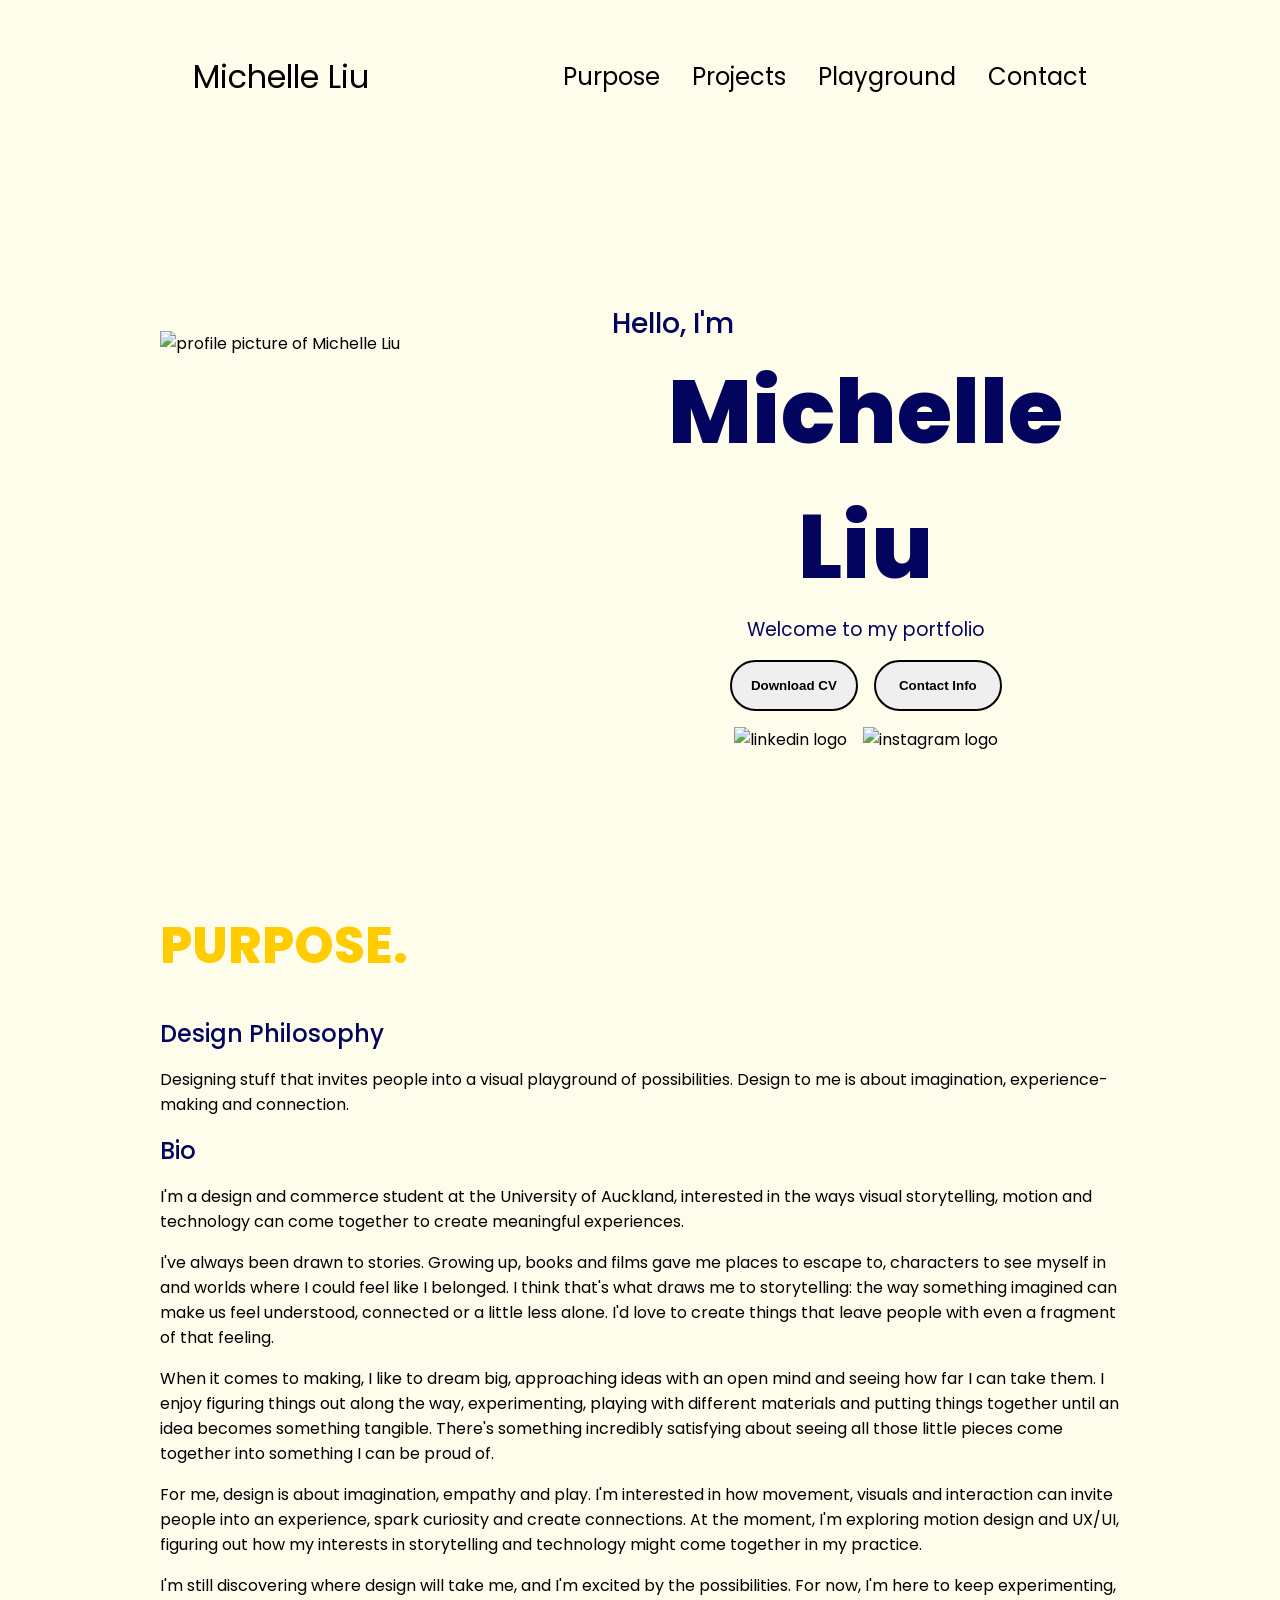
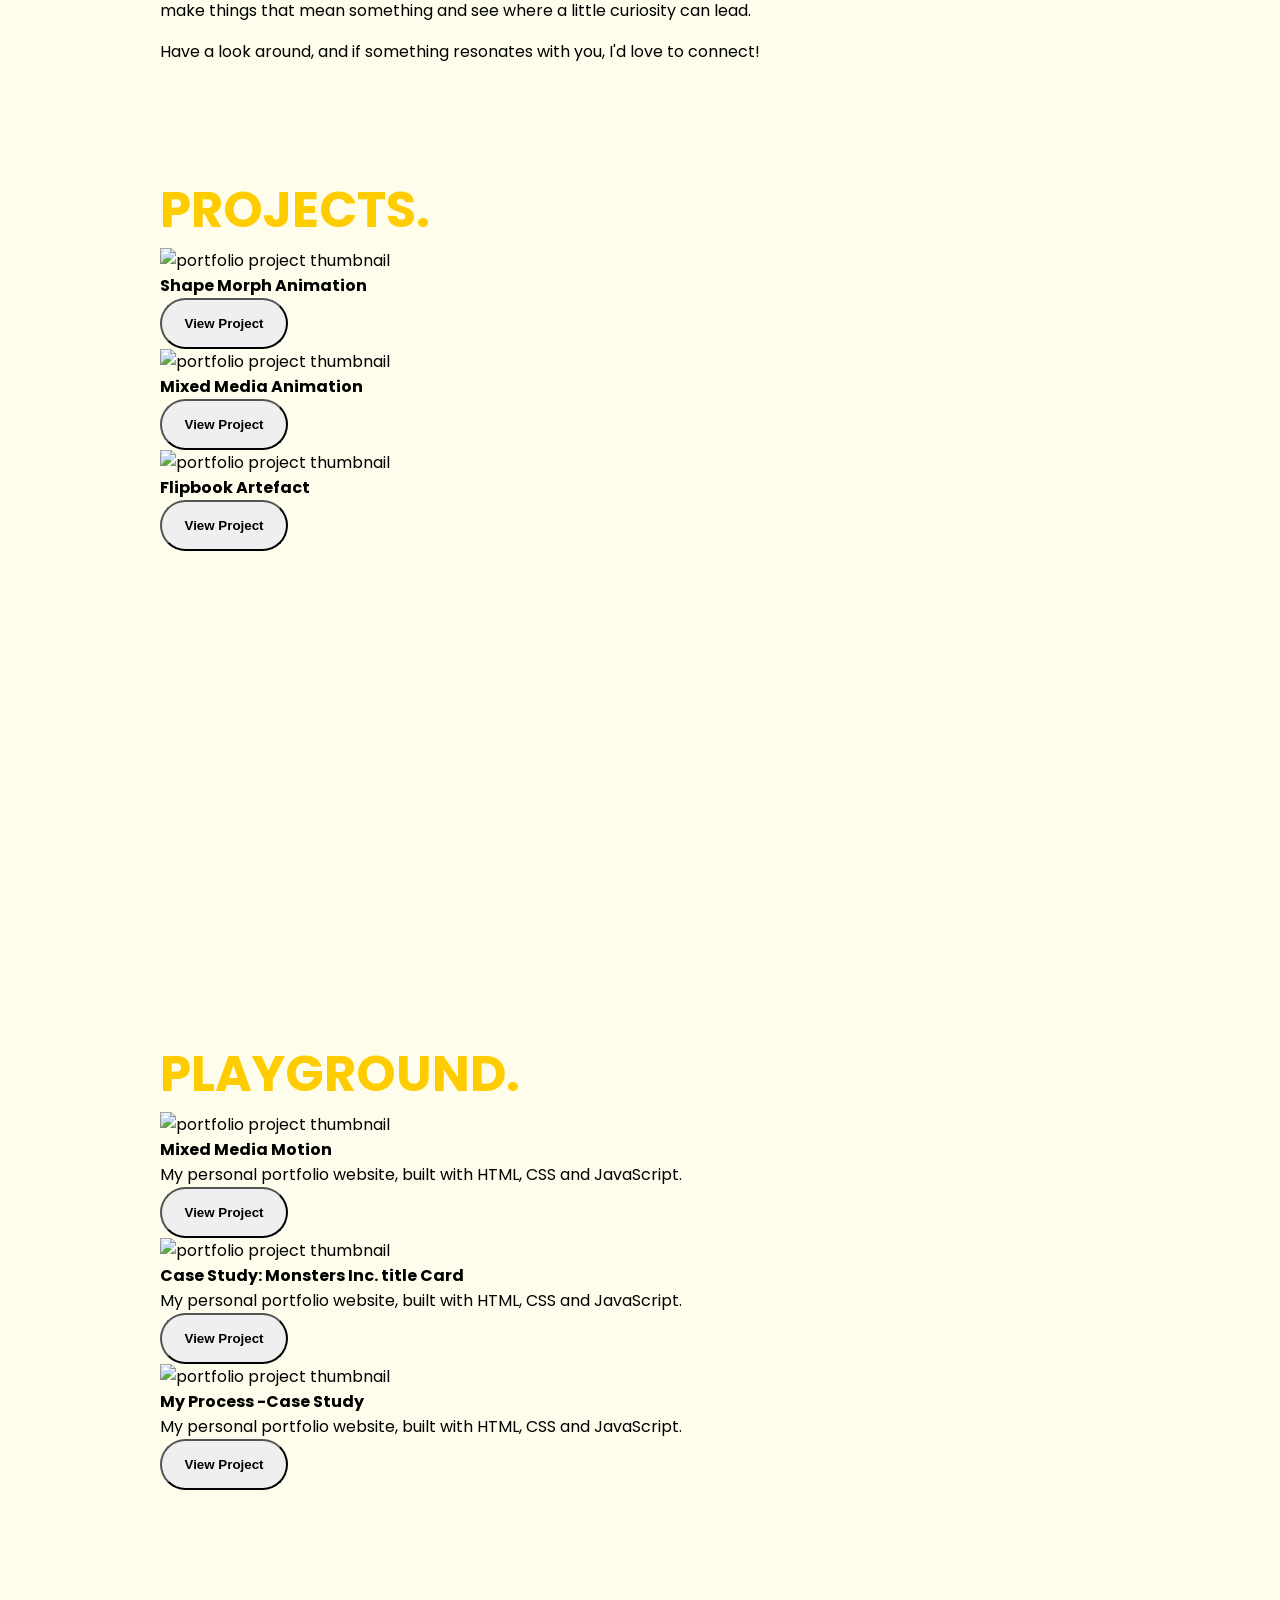
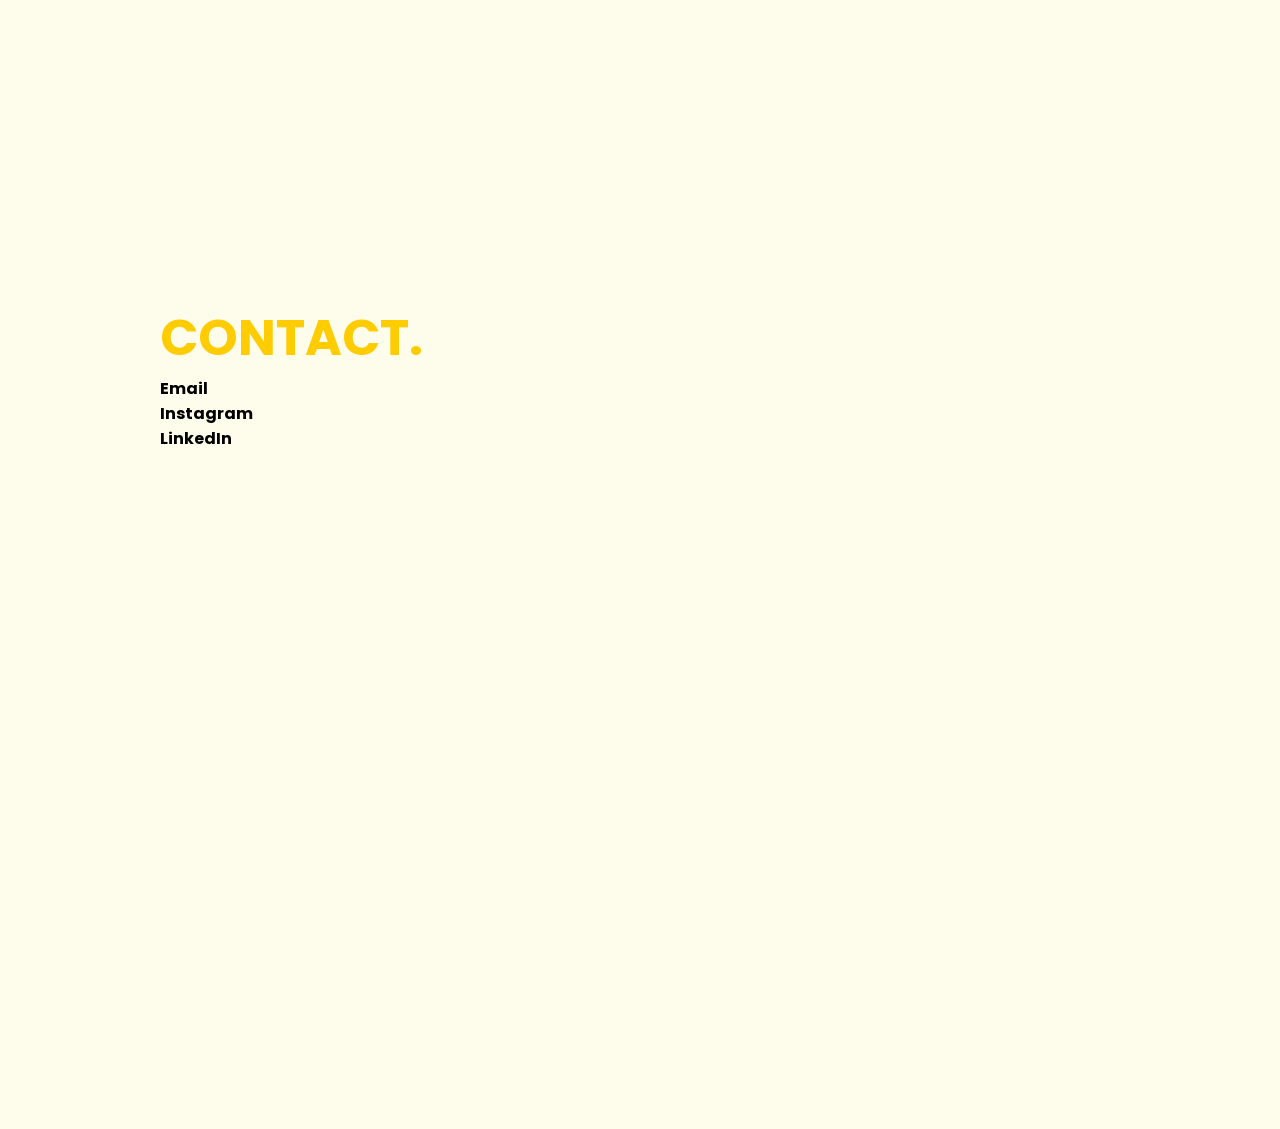
==== index.html @ 0048d4f6 "added projects page" ====
<!DOCTYPE html>
<html lang="en">

  <head>
    <meta charset="utf-8"/>
    <meta name="viewport" content="width=device-width, initial-scale=1"/>
    <meta name="description" content="Michelle Liu's Design Portfolio"/>
    <title>Michelle Liu | Portfolio</title>
    <link rel="icon" href="images/favicon-32x32.png" type="image/png" sizes = "32x32"/>
    <link rel="icon" href="images/favicon-16x16.png" type="image/png" sizes = "16x16"/>
    <link rel="preconnect" href="https://fonts.googleapis.com">
    <link rel="preconnect" href="https://fonts.gstatic.com" crossorigin>
    <link href="https://fonts.googleapis.com/css2?family=Poppins:ital,wght@0,100;0,200;0,300;0,400;0,500;0,600;0,700;0,800;0,900;1,100;1,200;1,300;1,400;1,500;1,600;1,700;1,800;1,900&display=swap" rel="stylesheet">
    <link rel="stylesheet" href="style.css">
    <link rel="stylesheet" href="mediaqueries.css">
  </head>
  <body>
      <nav id="desktop-nav">
        <div class = "logo"> Michelle Liu</div>
        <div>
          <ul class="nav-links">
            <li><a href="#about">Purpose</a></li>
            <li><a href="#projects">Projects</a></li>
            <li><a href="#playground">Playground</a></li>
            <li><a href="#contact">Contact</a></li>
          </ul>
        </div>
      </nav>
      <nav id="hamburger-nav">
        <div class = "logo"> Michelle Liu</div>
        <div class = "hamburger-menu">
          <div class = "hamburger-icon" onclick="toggleMenu()">
            <span></span>
            <span></span>
            <span></span>
          </div>
          <div class="menu-links">
            <li><a href="#about" onclick="toggleMenu()">About</a></li>
            <li><a href="#projects" onclick="toggleMenu()">Projects</a></li>
            <li><a href="#playground" onclick="toggleMenu()">Playground</a></li>
            <li><a href="#contact" onclick="toggleMenu()">Contact</a></li>
          </div>
        </div>
      </nav>

      <section id ="hero">
        <div class="hero-container">
          <img src="images/michelleliuprofilephoto.jpg" alt="profile picture of Michelle Liu"/>
        </div>
        <div class = "hero-text">
          <h2>Hello, I'm</h2> 
          <h1 class="hero-h1"> Michelle Liu </h1>
          <h3>Welcome to my portfolio</h3>

          <div class = "hero-buttons">
          <button class="btn cv-button" onclick="window.open('documents/michelleliuCV copy.pdf')">Download CV</button>
          <button class="btn contact-button" onclick="window.location.href='#contact'">Contact Info</button>
          </div>

          <div class = "hero-socials">
          <img src="images/InBug-Black.png" alt="linkedin logo" class ="icon"
            onclick = "location.href='https://www.linkedin.com/in/michelleliudesigns/'" />
          <img src="images/Instagram_Glyph_Black.png" alt="instagram logo" class ="icon"
            onclick = "location.href='https://www.instagram.com/michelleliudesigns/'" />
          </div>
        </div>
      </section>

      <section id="about"> 
        <h2>PURPOSE.</h2>
        <div class="purpose-section">
          <div class="about-text"> 
            <h3> Design Philosophy</h3>
            <p>Designing stuff that invites people into a visual playground of possibilities. Design to me is about imagination, experience-making and connection.</p>
            <h3>Bio</h3>
            <p>I'm a design and commerce student at the University of Auckland, interested in the ways visual storytelling, motion and technology can come together to create meaningful experiences.
            <p>I've always been drawn to stories. Growing up, books and films gave me places to escape to, characters to see myself in and worlds where I could feel like I belonged. I think that's what draws me to storytelling: the way something imagined can make us feel understood, connected or a little less alone. I'd love to create things that leave people with even a fragment of that feeling.</p>
            <p>When it comes to making, I like to dream big, approaching ideas with an open mind and seeing how far I can take them. I enjoy figuring things out along the way, experimenting, playing with different materials and putting things together until an idea becomes something tangible. There's something incredibly satisfying about seeing all those little pieces come together into something I can be proud of.</p>
            <p>For me, design is about imagination, empathy and play. I'm interested in how movement, visuals and interaction can invite people into an experience, spark curiosity and create connections. At the moment, I'm exploring motion design and UX/UI, figuring out how my interests in storytelling and technology might come together in my practice.</p>
            <p>I'm still discovering where design will take me, and I'm excited by the possibilities. For now, I'm here to keep experimenting, make things that mean something and see where a little curiosity can lead.</p>
            <p>Have a look around, and if something resonates with you, I'd love to connect!</p>
          </div>
      </div>
        
      </section>

      <section id="projects">
        <h2>PROJECTS.</h2>
        <div class="common-container">
          <div class="project-card">
            <img src="images/portfolio-projects.png" alt="portfolio project thumbnail"/>
            <h4>Shape Morph Animation</h4>
            <button class="btn" onclick = "location.href='projects.html'">View Project</button>
          </div>
          <div class="project-card">
            <img src="images/portfolio-projects.png" alt="portfolio project thumbnail"/>
            <h4>Mixed Media Animation</h4>
            <button class="btn" onclick = "location.href='projects.html'">View Project</button>
          </div>
          <div class="project-card">
            <img src="images/portfolio-projects.png" alt="portfolio project thumbnail"/>
            <h4>Flipbook Artefact</h4>
            <button class="btn" onclick = "location.href='projects.html'">View Project</button>
          </div>
        </div>
      </section>

      <section id="playground">
        <h2>PLAYGROUND.</h2>
        <div class="common-container">
          <div class="project-card">
            <img src="images/portfolio-projects.png" alt="portfolio project thumbnail"/>
            <h4>Mixed Media Motion</h4>
            <p>My personal portfolio website, built with HTML, CSS and JavaScript. </p>
            <button class="btn" onclick = "location.href='projects/portfolio.html'">View Project</button>
          </div>
          <div class="project-card">
            <img src="images/portfolio-projects.png" alt="portfolio project thumbnail"/>
            <h4>Case Study: Monsters Inc. title Card</h4>
            <p>My personal portfolio website, built with HTML, CSS and JavaScript. </p>
            <button class="btn" onclick = "location.href='projects/portfolio.html'">View Project</button>
          </div>
          <div class="project-card">
            <img src="images/portfolio-projects.png" alt="portfolio project thumbnail"/>
            <h4>My Process -Case Study</h4>
            <p>My personal portfolio website, built with HTML, CSS and JavaScript. </p>
            <button class="btn" onclick = "location.href='projects/portfolio.html'">View Project</button>
          </div>
        </div>
      </section>
      <section id="contact">
        <h2>CONTACT.</h2>
        <div class="common-container">
          <div class="contact-card">
            <h4>Email</h4>
            <h4>Instagram</h4>
            <h4>LinkedIn</h4>
          </div>
        </div>
      </section>
      <script src="script.js"></script>
  </body>
  <footer>
  </footer>

</html>
---- style.css ----
/* ------------------GENERAL -------------------*/
* {
  margin:0;
  padding:0;
}
html {
  scroll-behavior: smooth;
}

body {
	background-color:#FEFCEA;
  font-family:"Poppins", sans-serif;
}

h1{
  font-family:"Poppins", sans-serif;
	color: #03045E;
  margin: 0;
}

h2 {
  font-family:"Poppins", sans-serif;
  color: #FFCC00;
  margin: 0;
  text-align: left;
  font-size: 50px;
}

/* ----------------------DESKTOP NAV------------------------- */
nav,.nav-links {
  display:flex;
}
nav {
  justify-content: space-evenly;
  align-items: center;
  height: 17vh;

}
.nav-links {
  gap:2rem;
  list-style: none;
  font-size: 1.5rem;
}

a {
  color: black;
  text-decoration: none;
  text-decoration-color:white;
}

a:hover {
  color: #FFCC00;
  text-decoration: underline;
  text-underline-offset:1rem;
}
.logo {
  font-size:2rem;
}
.logo:hover {
  cursor: default;
}


/* ----------------------HAMBURGER NAV----------------------*/
#hamburger-nav {
  display: none;
}

.hamburger-menu {
  position: relative;
  display: inline-block;
}
.hamburger-icon {
  display: flex;
  flex-direction: column;
  justify-content: space-between;
  height: 24px;
  width: 30px;
  cursor: pointer;
}

.hamburger-icon span {
  height: 2px;
  width: 100%;
  background-color: #03045E;
  transition: all 0.3s ease-in-out;
}
.menu-links {
  position: absolute;
  top: 100%;
  right: 0;
  background-color: white;
  width: fit-content;
  max-height: 0;
  overflow: hidden;
  transition: all 0.3s ease-in-out;
}
.menu-links a {
  display: block;
  padding: 10px;
  text-align: center;
  font-size: 1.5rem;
  color:black;
  text-decoration: none;
  transition: all 0.3s ease-in-out;
}
.menu-links li {
  list-style: none;
}

.menu-links.open {
  max-height: 300px;
}

.hamburger-icon.open span:first-child {
  transform: rotate(45deg) translate(10px, 5px);
}

.hamburger-icon.open span:nth-child(2) {
  opacity: 0;
}

.hamburger-icon.open span:last-child {
  transform: rotate(-45deg) translate(10px,-5px);
}

.hamburger-icon span:first-child {
  transform: none;
}

.hamburger-icon span:first-child {
   opacity: 1;
}

.hamburger-icon span:first-child {
  transform: none;
}

/*---------------------- SECTIONS ---------------------- */

section {
  padding-top: 4vh;
  height: 96vh;
  margin: 0 10rem;
  box-sizing: border-box;
  min-height: fit-content;
}

.section-container {
  display: flex;
}

/* ------------------------HERO------------------------*/

#hero {
  text-align: center;
  display: flex;
  justify-content: center;
  gap: 5rem;
  height: 80vh;
}
.hero-container {
  display: flex;
  width: 400px;
  height: 400px;
  margin: auto 0;
}
.hero-text {
  align-self: center;
  text-align: center;
}
#hero h1 {
  font-size: 90px;
  text-align: center;
  color:#03045E;
  font-weight: 800;
}
#hero h2{
  text-align: left;
  font-size: 1.75rem;
  color:#03045E;
   font-weight: 500;
}

#hero h3{
  margin-bottom: 1rem;
  font-family:"Poppins", sans-serif;
  font-weight: 400;
  font-style: normal;
  color:#03045E;
}

.hero-socials {
  display: flex;
  justify-content: center;
  margin-top: 1rem;
  gap: 1rem;
}

/* ----------------ICONS-------------------- */
.icon {
  cursor: pointer;
  height: 2rem;
}

/* ----------------BUTTONS-------------------- */
.hero-buttons {
  display: flex;
  justify-content: center;
  gap: 1rem;
}
.btn {
  font-weight: 600;
  transition: all 300ms ease;
  padding: 1rem;
  width: 8rem;
  border-radius: 2rem;
}

.cv-button,
.contact-button {
  border:black 2px solid;
}

.cv-button:hover,
.contact-button:hover {
  cursor: pointer;
}
.cv-button:hover {
  background-color: #FFCC00;
  color: white;
}

.contact-button:hover {
  background-color: #03045E;
  color: white;
}

/* ------------------- ABOUT -----------------------------*/

.purpose-section {
  display: flex;
  justify-content: space-between;
  gap: 2rem;
  margin-top: 1rem;
}
.about-text {
  border-radius: 10px;
  height: 100%;
  justify-content: space-evenly;
}

#about {
  text-align: center;
}
#about h2{
  color:#FFCC00;
  font-weight:800;
}

#about p {
  font-weight:400;
  margin-top: 1rem;
  text-align: left;
}

#about h3 {
  font-size: 1.5rem;
  color:#03045E;
  font-weight:500;
  margin-top: 1rem;
  text-align: left;
}


/* ------------------------PROJECTS PAGE------------------------*/

#project-overview {
  text-align: left;
  height: auto;          /* let the section grow with the long text */
  min-height: 96vh;
  padding-bottom: 4rem;
}

.project-layout {
  display: flex;
  align-items: flex-start;       /* image sits at the top */
  justify-content: flex-start;   /* everything starts on the left */
  gap: 3rem;
  margin-top: 2rem;
}

.mainprojectimage {
  flex: 0 0 40%;                 /* image takes 40% of the width */
  max-width: 450px;
  position: sticky;              /* stays in view while the text scrolls */
  top: 2rem;
}

.project-image {
  width: 100%;
  height: auto;
  display: block;
  border-radius: 10px;
}

.project-text {
  flex: 1;
  text-align: left;
}

#project-overview h3 {
  margin-bottom: 1rem;
  font-weight: 800;
  color: #03045E;
}

#project-overview p {
  margin-bottom: 1rem;
  white-space: pre-line;         /* keeps your line breaks from the HTML */
  line-height: 1.6;
}

#project-overview .hero-buttons,
#project-overview .hero-socials {
  justify-content: flex-start;   /* align buttons/icons left with the text */
}
---- mediaqueries.css ----
@media screen and (max-width: 1200px) {
    #desktop-nav {
        display: none;
    }
    #hamburger-nav {
        display: flex;
    }

@media (max-width: 800px) {
  .project-layout {
    flex-direction: column;
  }
  .mainprojectimage {
    flex: none;
    width: 100%;
    max-width: 100%;
    position: static;
  }
}
}
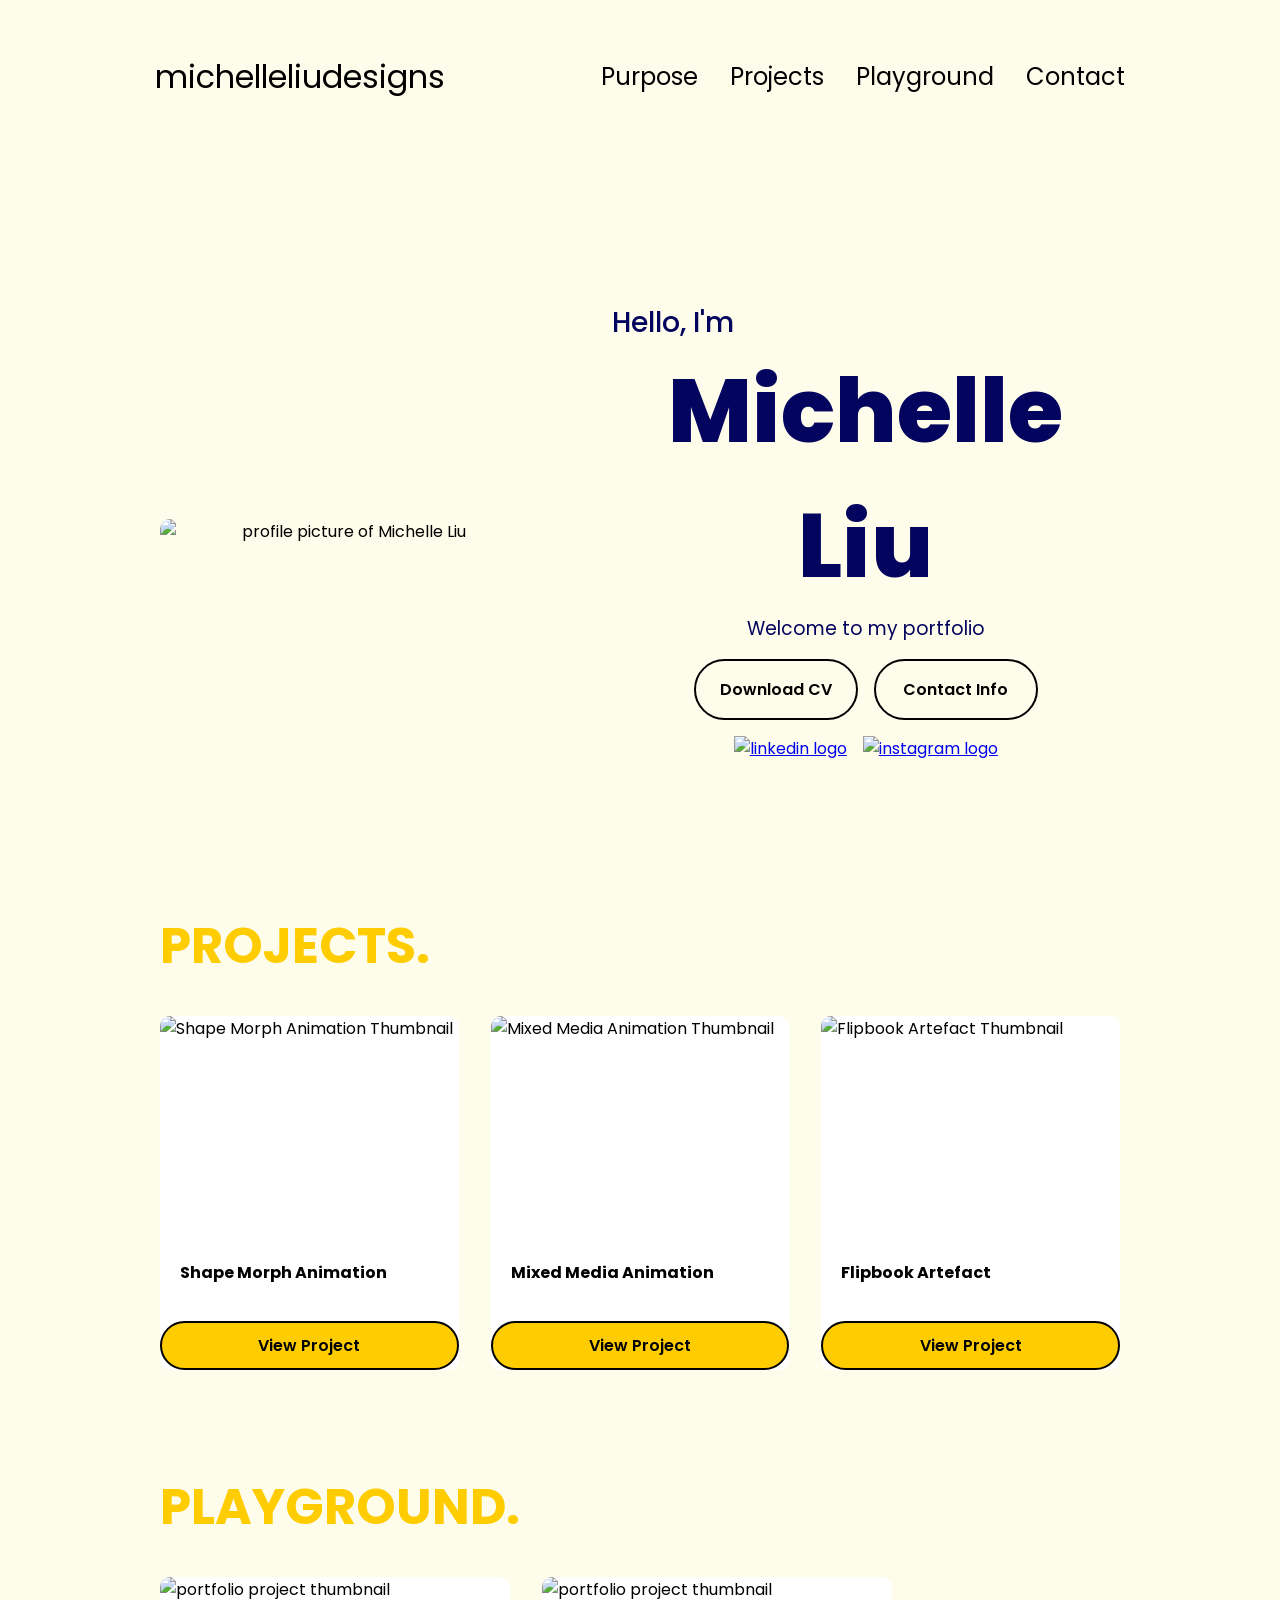
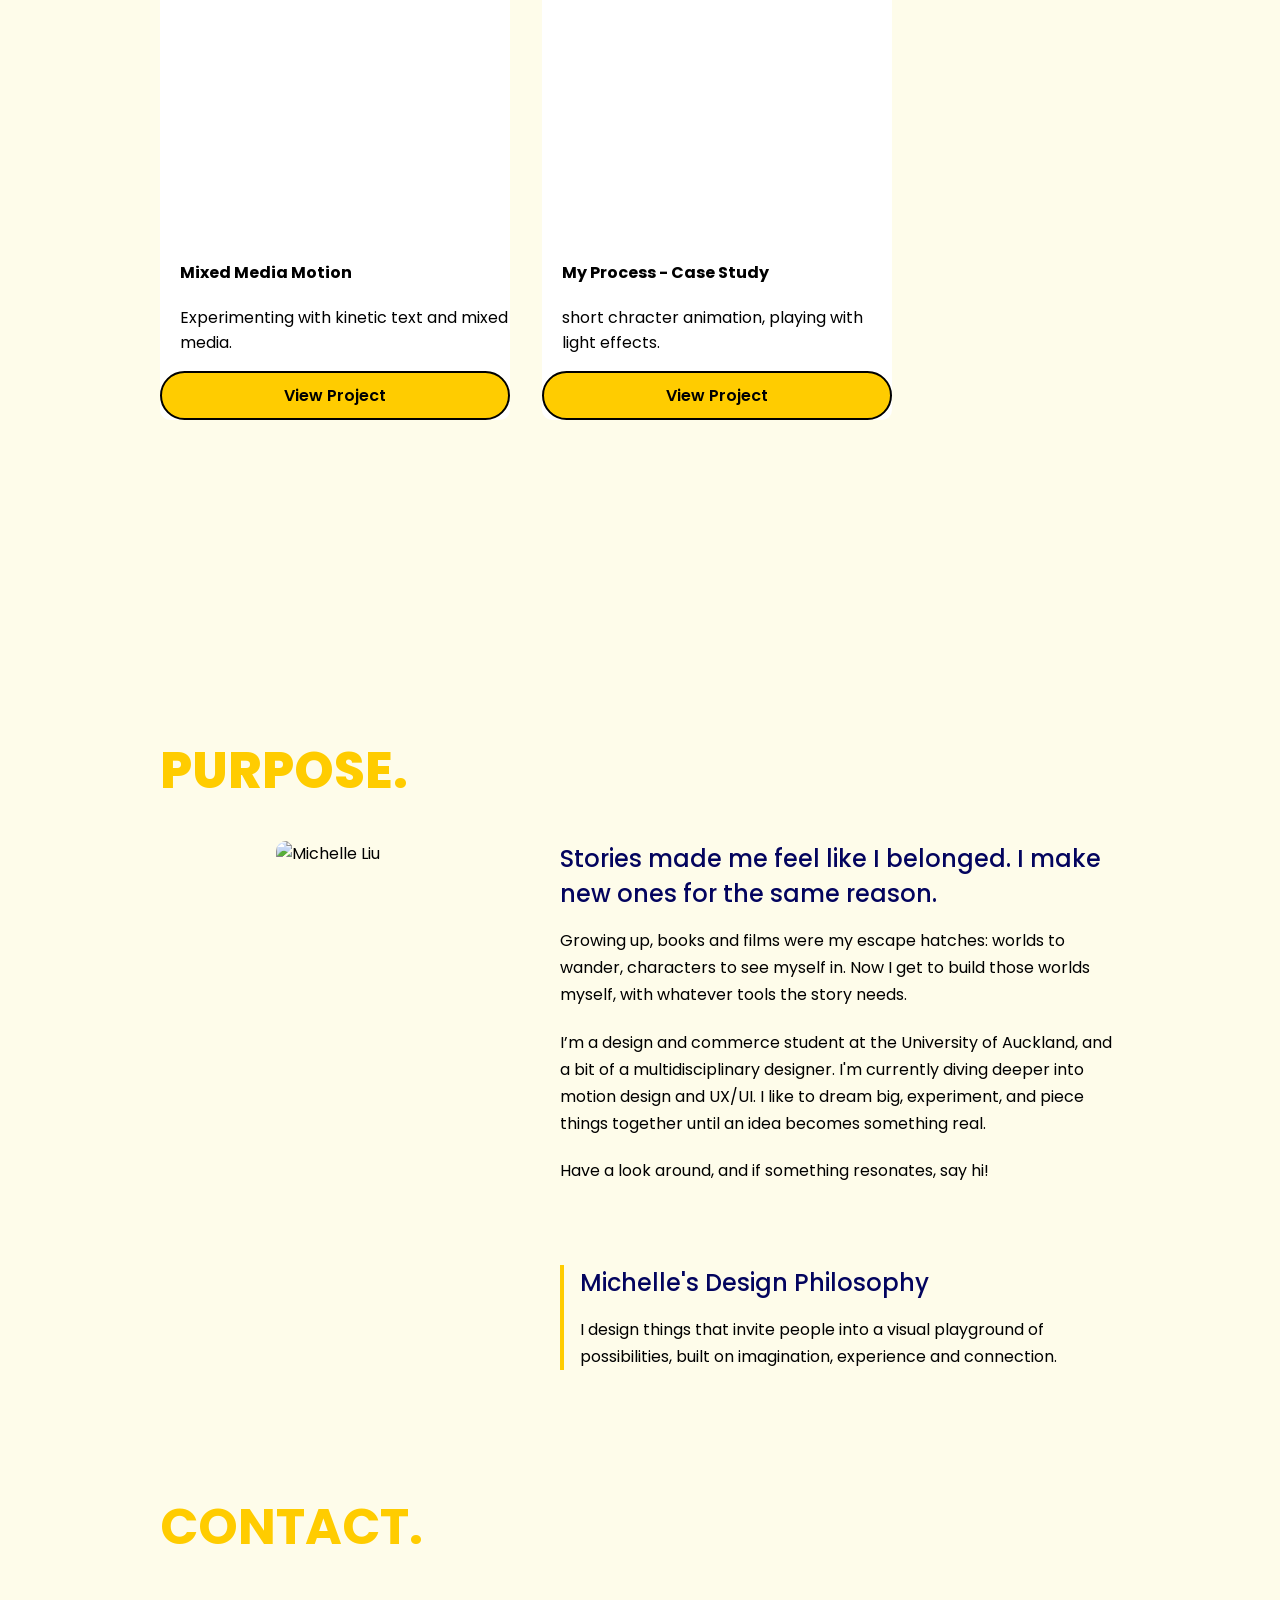
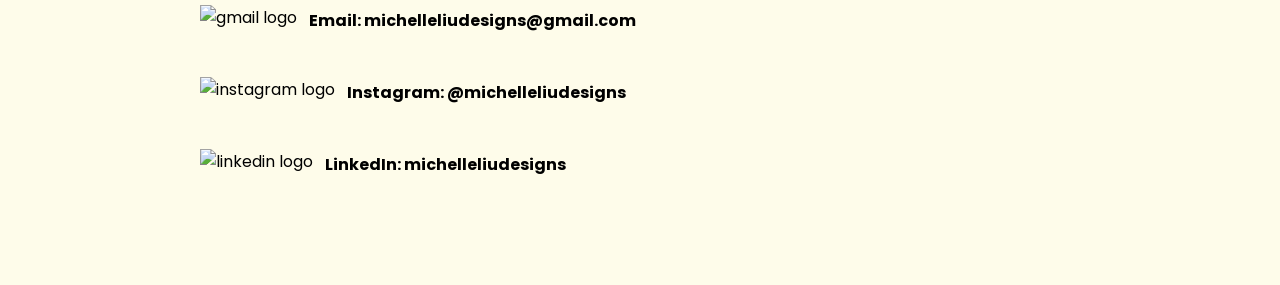
==== commit 01986e75: "updates: project page, links, project card images" ====
--- a/index.html
+++ b/index.html
@@ -16,7 +16,7 @@
   </head>
   <body>
       <nav id="desktop-nav">
-        <div class = "logo"> Michelle Liu</div>
+        <div class = "logo">michelleliudesigns</div>
         <div>
           <ul class="nav-links">
             <li><a href="#about">Purpose</a></li>
@@ -45,7 +45,7 @@
 
       <section id ="hero">
         <div class="hero-container">
-          <img src="images/michelleliuprofilephoto.jpg" alt="profile picture of Michelle Liu"/>
+          <img src="images/logo.png" alt="profile picture of Michelle Liu" class="hero-img"/>
         </div>
         <div class = "hero-text">
           <h2>Hello, I'm</h2> 
@@ -53,90 +53,101 @@
           <h3>Welcome to my portfolio</h3>
 
           <div class = "hero-buttons">
-          <button class="btn cv-button" onclick="window.open('documents/michelleliuCV copy.pdf')">Download CV</button>
-          <button class="btn contact-button" onclick="window.location.href='#contact'">Contact Info</button>
+          <a href="documents/michelleliu-cv.pdf" class="btn cv-button" target="_blank" rel="noopener">Download CV</a>
+          <a href="#contact" class="btn contact-button">Contact Info</a>
+        </div>
+
+          <div class = "hero-socials">
+            <a href="https://www.linkedin.com/in/michelleliudesigns/">
+              <img src="images/linkedin-icon.png" alt="linkedin logo" class ="icon">
+            </a>
+            <a href="https://www.instagram.com/michelleliudesigns/">
+              <img src="images/instagram-icon.png" alt="instagram logo" class ="icon">
+            </a>
           </div>
 
-          <div class = "hero-socials">
-          <img src="images/InBug-Black.png" alt="linkedin logo" class ="icon"
-            onclick = "location.href='https://www.linkedin.com/in/michelleliudesigns/'" />
-          <img src="images/Instagram_Glyph_Black.png" alt="instagram logo" class ="icon"
-            onclick = "location.href='https://www.instagram.com/michelleliudesigns/'" />
+      </section>
+
+      <section id="projects">
+        <h2>PROJECTS.</h2>
+        <div class="project-cards-container">
+          <div class="project-card">
+            <img src="images/projectcoverpages-01vid.png" alt="Shape Morph Animation Thumbnail"/>
+            <h4>Shape Morph Animation</h4>
+            <a href="projects.html" class="yellow-button">View Project</a>
+          </div>
+          <div class="project-card">
+            <img src="images/projectcoverpages-02.png" alt="Mixed Media Animation Thumbnail"/>
+            <h4>Mixed Media Animation</h4>
+            <a href="projects.html" class="yellow-button">View Project</a>
+          </div>
+          <div class="project-card">
+            <img src="images/projectcoverpages-03.png" alt="Flipbook Artefact Thumbnail"/>
+            <h4>Flipbook Artefact</h4>
+            <a href="projects.html" class="yellow-button">View Project</a>
+          </div>
+        </div>
+      </section>
+
+      <section id="playground">
+        <h2>PLAYGROUND.</h2>
+        <div class="project-cards-container">
+          <div class="project-card">
+            <img src="images/projectcoverpages-04.png" alt="portfolio project thumbnail"/>
+            <h4>Mixed Media Motion</h4>
+            <p>Experimenting with kinetic text and mixed media. </p>
+            <a href="projects.html" class="yellow-button">View Project</a>
+          </div>
+          <div class="project-card">
+            <img src="images/projectcoverpages-05.png" alt="portfolio project thumbnail"/>
+            <h4>My Process - Case Study</h4>
+            <p>short chracter animation, playing with light effects. </p>
+            <a href="projects.html" class="yellow-button">View Project</a>
           </div>
         </div>
       </section>
 
       <section id="about"> 
         <h2>PURPOSE.</h2>
+
         <div class="purpose-section">
+        
+          <!----left column---->
+          <div class="about-side"> 
+            <img src="images/michelleliuprofilephoto.jpg" alt="Michelle Liu" class="about-img"/>
+          </div>
+          
+          <!----right column---->
           <div class="about-text"> 
-            <h3> Design Philosophy</h3>
-            <p>Designing stuff that invites people into a visual playground of possibilities. Design to me is about imagination, experience-making and connection.</p>
-            <h3>Bio</h3>
-            <p>I'm a design and commerce student at the University of Auckland, interested in the ways visual storytelling, motion and technology can come together to create meaningful experiences.
-            <p>I've always been drawn to stories. Growing up, books and films gave me places to escape to, characters to see myself in and worlds where I could feel like I belonged. I think that's what draws me to storytelling: the way something imagined can make us feel understood, connected or a little less alone. I'd love to create things that leave people with even a fragment of that feeling.</p>
-            <p>When it comes to making, I like to dream big, approaching ideas with an open mind and seeing how far I can take them. I enjoy figuring things out along the way, experimenting, playing with different materials and putting things together until an idea becomes something tangible. There's something incredibly satisfying about seeing all those little pieces come together into something I can be proud of.</p>
-            <p>For me, design is about imagination, empathy and play. I'm interested in how movement, visuals and interaction can invite people into an experience, spark curiosity and create connections. At the moment, I'm exploring motion design and UX/UI, figuring out how my interests in storytelling and technology might come together in my practice.</p>
-            <p>I'm still discovering where design will take me, and I'm excited by the possibilities. For now, I'm here to keep experimenting, make things that mean something and see where a little curiosity can lead.</p>
-            <p>Have a look around, and if something resonates with you, I'd love to connect!</p>
+            <h3>Stories made me feel like I belonged. I make new ones for the same reason.</h3>
+            <p>Growing up, books and films were my escape hatches: worlds to wander, characters to see myself in. Now I get to build those worlds myself, with whatever tools the story needs.</p>
+            <p>I’m a design and commerce student at the University of Auckland, and a bit of a multidisciplinary designer. I'm currently diving deeper into motion design and UX/UI. I like to dream big, experiment, and piece things together until an idea becomes something real.</p>
+            <p>Have a look around, and if something resonates, say hi!</p>
+
+            <div class="philosophy">
+              <h3> Michelle's Design Philosophy</h3>
+              <p>I design things that invite people into a visual playground of possibilities, built on imagination, experience and connection.</p>
+            </div>
           </div>
       </div>
-        
       </section>
 
-      <section id="projects">
-        <h2>PROJECTS.</h2>
-        <div class="common-container">
-          <div class="project-card">
-            <img src="images/portfolio-projects.png" alt="portfolio project thumbnail"/>
-            <h4>Shape Morph Animation</h4>
-            <button class="btn" onclick = "location.href='projects.html'">View Project</button>
-          </div>
-          <div class="project-card">
-            <img src="images/portfolio-projects.png" alt="portfolio project thumbnail"/>
-            <h4>Mixed Media Animation</h4>
-            <button class="btn" onclick = "location.href='projects.html'">View Project</button>
-          </div>
-          <div class="project-card">
-            <img src="images/portfolio-projects.png" alt="portfolio project thumbnail"/>
-            <h4>Flipbook Artefact</h4>
-            <button class="btn" onclick = "location.href='projects.html'">View Project</button>
-          </div>
-        </div>
-      </section>
-
-      <section id="playground">
-        <h2>PLAYGROUND.</h2>
-        <div class="common-container">
-          <div class="project-card">
-            <img src="images/portfolio-projects.png" alt="portfolio project thumbnail"/>
-            <h4>Mixed Media Motion</h4>
-            <p>My personal portfolio website, built with HTML, CSS and JavaScript. </p>
-            <button class="btn" onclick = "location.href='projects/portfolio.html'">View Project</button>
-          </div>
-          <div class="project-card">
-            <img src="images/portfolio-projects.png" alt="portfolio project thumbnail"/>
-            <h4>Case Study: Monsters Inc. title Card</h4>
-            <p>My personal portfolio website, built with HTML, CSS and JavaScript. </p>
-            <button class="btn" onclick = "location.href='projects/portfolio.html'">View Project</button>
-          </div>
-          <div class="project-card">
-            <img src="images/portfolio-projects.png" alt="portfolio project thumbnail"/>
-            <h4>My Process -Case Study</h4>
-            <p>My personal portfolio website, built with HTML, CSS and JavaScript. </p>
-            <button class="btn" onclick = "location.href='projects/portfolio.html'">View Project</button>
-          </div>
-        </div>
-      </section>
       <section id="contact">
         <h2>CONTACT.</h2>
-        <div class="common-container">
-          <div class="contact-card">
-            <h4>Email</h4>
-            <h4>Instagram</h4>
-            <h4>LinkedIn</h4>
-          </div>
-        </div>
+            <a href = "mailto:michelleliudesigns@gmail.com"> 
+              <img src="images/gmail-icon.png" alt="gmail logo" class ="icon"/>
+              <h4>Email: michelleliudesigns@gmail.com</h4>
+            </a>
+            
+            <a href = "https://www.instagram.com/michelleliudesigns/"> 
+              <img src="images/instagram-icon.png" alt="instagram logo" class ="icon"/>
+              <h4>Instagram: @michelleliudesigns</h4>
+            </a>
+
+            <a href = "https://www.linkedin.com/in/michelleliudesigns/"> 
+              <img src="images/linkedin-icon.png" alt="linkedin logo" class ="icon"/>
+              <h4>LinkedIn: michelleliudesigns</h4>
+            </a>
       </section>
       <script src="script.js"></script>
   </body>
--- a/style.css
+++ b/style.css
@@ -27,7 +27,7 @@
 }
 
 /* ----------------------DESKTOP NAV------------------------- */
-nav,.nav-links {
+nav, .nav-links {
   display:flex;
 }
 nav {
@@ -42,22 +42,25 @@
   font-size: 1.5rem;
 }
 
-a {
+nav a {
   color: black;
   text-decoration: none;
   text-decoration-color:white;
 }
 
-a:hover {
+nav a:hover {
   color: #FFCC00;
   text-decoration: underline;
   text-underline-offset:1rem;
 }
+
 .logo {
   font-size:2rem;
 }
-.logo:hover {
-  cursor: default;
+
+.logo a:hover{
+  font-size:2rem;
+  text-decoration: none;
 }
 
 
@@ -156,17 +159,18 @@
   text-align: center;
   display: flex;
   justify-content: center;
+  align-items: center;
   gap: 5rem;
-  height: 80vh;
+  height: auto;
+  min-height: 80vh;
 }
 .hero-container {
-  display: flex;
+  display:0 0 flex;
   width: 400px;
-  height: 400px;
+  max-width: 100%;
   margin: auto 0;
 }
 .hero-text {
-  align-self: center;
   text-align: center;
 }
 #hero h1 {
@@ -197,6 +201,15 @@
   gap: 1rem;
 }
 
+.hero-img {
+  width: 100%;
+  height: auto;
+  display: block;
+  border-radius: 10px;
+  object-fit: cover;  
+  overflow: hidden;    
+}
+
 /* ----------------ICONS-------------------- */
 .icon {
   cursor: pointer;
@@ -215,6 +228,9 @@
   padding: 1rem;
   width: 8rem;
   border-radius: 2rem;
+  text-decoration: none;
+  color: black;
+  text-align:center;
 }
 
 .cv-button,
@@ -245,13 +261,13 @@
   margin-top: 1rem;
 }
 .about-text {
-  border-radius: 10px;
-  height: 100%;
-  justify-content: space-evenly;
+   flex: 1;
 }
 
 #about {
   text-align: center;
+  height: auto;              /* global section rule sets 96vh */
+  padding-bottom: 4rem;
 }
 #about h2{
   color:#FFCC00;
@@ -260,18 +276,137 @@
 
 #about p {
   font-weight:400;
-  margin-top: 1rem;
-  text-align: left;
+  text-align: left;
+  line-height: 1.7;
+  margin-top: 0;
+  margin-bottom: 1.25rem;
 }
 
 #about h3 {
   font-size: 1.5rem;
   color:#03045E;
   font-weight:500;
+  margin-bottom: 1rem;
+  text-align: left;
+  flex-direction: column;
+  align-items: center;
+}
+
+.about-img {
+  width: 100%;
+  aspect-ratio: 3 / 4;
+  object-fit: cover;
+  border-radius: 10px;
+}
+
+.purpose-section {
+  display: flex;
+  align-items: flex-start;
+  gap: 4rem;
+  margin-top: 2rem;
+}
+
+.about-side {
+  flex: 0 0 35%;
+  max-width: 400px;
+  position: sticky;          /* stays in view while the bio scrolls */
+  top: 2rem;
+}
+
+.philosophy {
+  margin-top: 80px;
+  padding-left: 1rem;
+  border-left: 4px solid #FFCC00;   /* accent line using your yellow */
+}
+
+/* ------------------- CONTACT -----------------------------*/
+
+#contact {
+  height: auto;             /* global section rule sets 96vh */
+  padding-bottom: 4rem;
+}
+
+#contact a {
+  display: flex;
+  flex-direction: row;    /* side by side */
+  align-items: center;    /* vertically centers icon and text */
+  gap: 0.75rem;           /* space between icon and label */
+  text-decoration: none;
+  color: black;
+  margin: 40px 40px;
+}
+
+
+/* ------------------------PROJECTS CARDS------------------------*/
+#projects {
+  height: auto;          /* global section rule sets 96vh, which would crop or stretch this */
+  padding-bottom: 4rem;
+}
+
+.project-cards-container {
+  display: flex;
+  flex-wrap: wrap;       /* cards drop to the next row when there's no room */
+  gap: 2rem;
+  margin-top: 2rem;
+}
+
+.project-card {
+  flex: 1 1 280px;       
+  max-width: 350px;      
+  display: flex;
+  flex-direction: column;
+  background-color: white;
+  border-radius: 10px;
+  overflow: hidden;     
+  transition: transform 300ms ease;
+}
+
+.project-card:hover {
+  transform: translateY(-6px);
+  text-decoration: none; 
+  color: inherit;        
+}
+
+.project-card img {
+  width: 100%;
+  aspect-ratio: 4 / 3;   /* keeps all thumbnails the same shape */
+  object-fit: cover;     /* crops instead of squishing */
+  display: block;
+}
+
+.yellow-button {
+  font-weight: 600;
+  transition: all 300ms ease;
+  padding: 10px;
+  border-radius: 2rem;
+  border:black 2px solid;
   margin-top: 1rem;
-  text-align: left;
-}
-
+  background-color:#FFCC00;
+  text-decoration: none; 
+  color: black; 
+  text-align: center;
+  
+}
+
+.project-video {
+  width: 100%;
+  border-radius: 10px;
+}
+#projects h4 {
+  margin: 20px;
+}
+
+#projects p {
+  margin-left: 20px;
+}
+
+#playground h4 {
+  margin: 20px;
+}
+
+#playground p {
+  margin-left: 20px;
+}
 
 /* ------------------------PROJECTS PAGE------------------------*/
 
@@ -295,6 +430,10 @@
   max-width: 450px;
   position: sticky;              /* stays in view while the text scrolls */
   top: 2rem;
+
+  display: flex;
+  flex-direction: column;
+  gap: 1rem;
 }
 
 .project-image {
@@ -324,4 +463,6 @@
 #project-overview .hero-buttons,
 #project-overview .hero-socials {
   justify-content: flex-start;   /* align buttons/icons left with the text */
-}+}
+
+
--- a/mediaqueries.css
+++ b/mediaqueries.css
@@ -1,10 +1,11 @@
 @media screen and (max-width: 1200px) {
-    #desktop-nav {
-        display: none;
-    }
-    #hamburger-nav {
-        display: flex;
-    }
+  #desktop-nav {
+    display: none;
+  }
+  #hamburger-nav {
+    display: flex;
+  }
+}
 
 @media (max-width: 800px) {
   .project-layout {
@@ -16,5 +17,30 @@
     max-width: 100%;
     position: static;
   }
+
+  .purpose-section {
+    flex-direction: column;
+    gap: 2rem;
+  }
+  .about-side {
+    flex: none;
+    max-width: 100%;
+    position: static;
+  }
+
+  #hero {
+    flex-direction: column;   /* image on top, text below */
+    gap: 2rem;
+    padding-top: 2rem;
+  }
+
+  .hero-container {
+    width: 70%;               /* image scales with the screen */
+    max-width: 300px;
+  }
+
+  #hero h1 {
+    font-size: 3rem;          /* 90px is too big for phones */
+  }
+
 }
-}
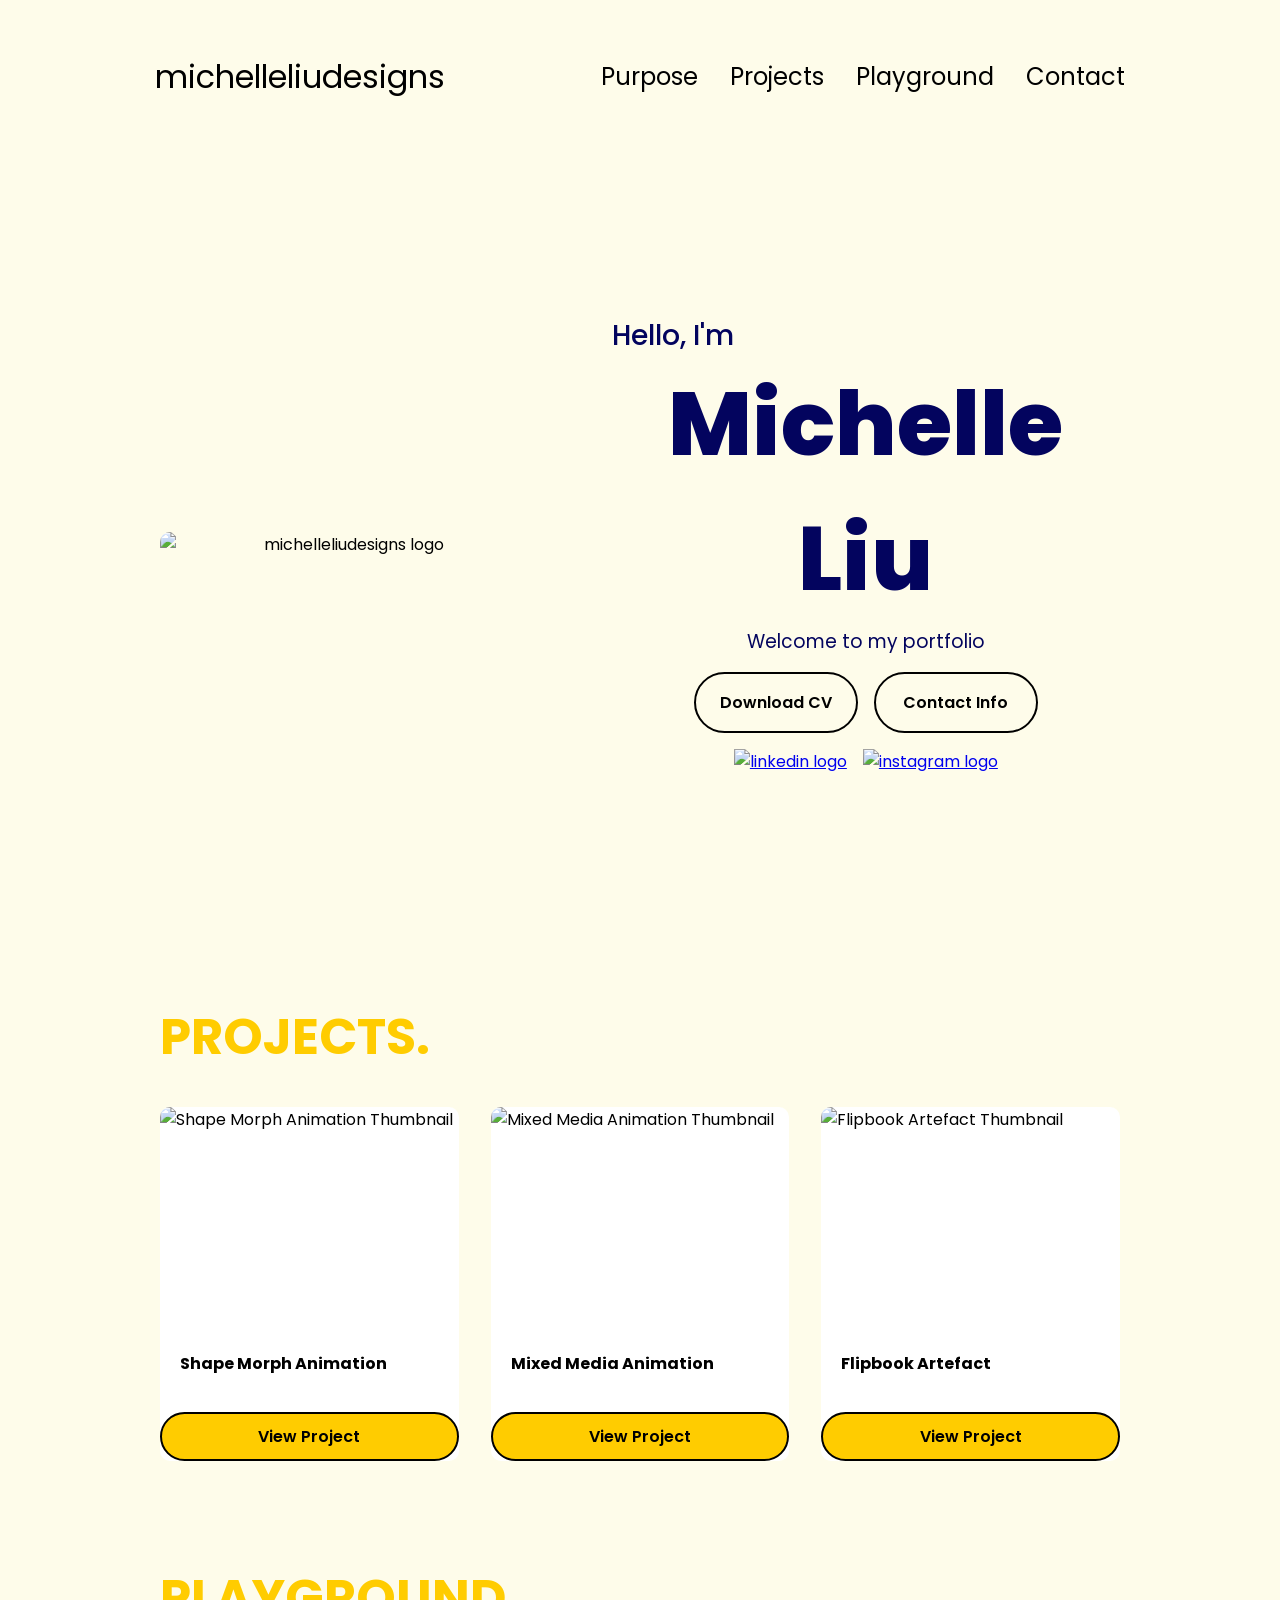
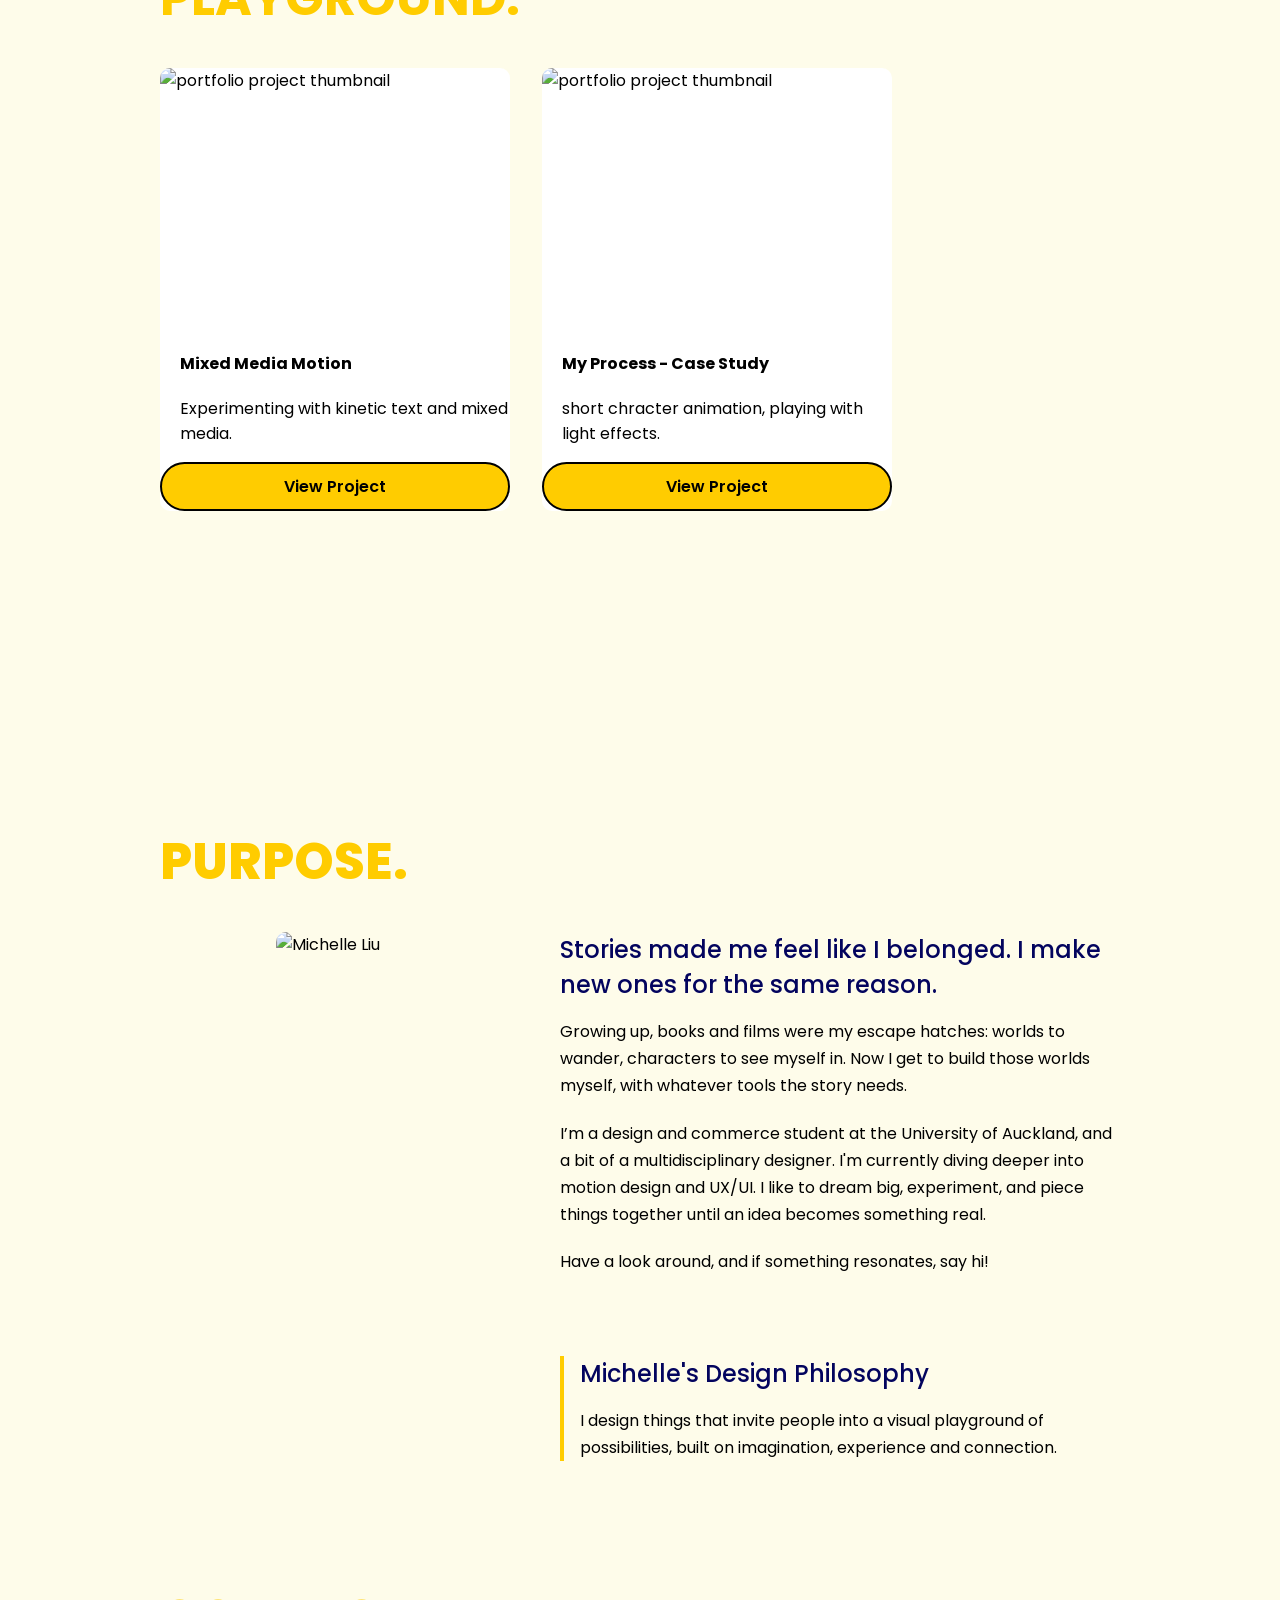
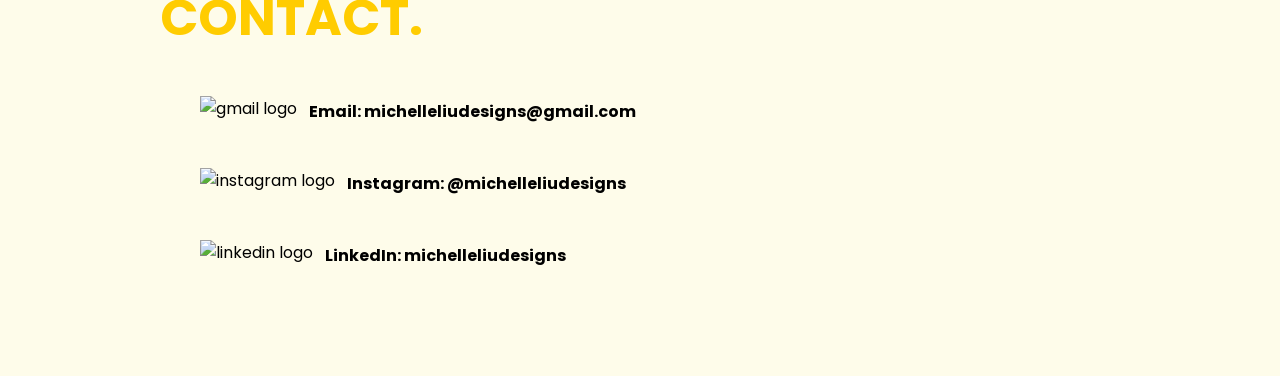
==== commit d77439f9: "all files" ====
--- a/index.html
+++ b/index.html
@@ -45,7 +45,7 @@
 
       <section id ="hero">
         <div class="hero-container">
-          <img src="images/logo.png" alt="profile picture of Michelle Liu" class="hero-img"/>
+          <img src="images/logo.png" alt="michelleliudesigns logo" class="hero-img"/>
         </div>
         <div class = "hero-text">
           <h2>Hello, I'm</h2> 
@@ -74,17 +74,17 @@
           <div class="project-card">
             <img src="images/projectcoverpages-01vid.png" alt="Shape Morph Animation Thumbnail"/>
             <h4>Shape Morph Animation</h4>
-            <a href="projects.html" class="yellow-button">View Project</a>
+            <a href="project_shapemorph.html" class="yellow-button">View Project</a>
           </div>
           <div class="project-card">
             <img src="images/projectcoverpages-02.png" alt="Mixed Media Animation Thumbnail"/>
             <h4>Mixed Media Animation</h4>
-            <a href="projects.html" class="yellow-button">View Project</a>
+            <a href="project_mixedmedia.html" class="yellow-button">View Project</a>
           </div>
           <div class="project-card">
             <img src="images/projectcoverpages-03.png" alt="Flipbook Artefact Thumbnail"/>
             <h4>Flipbook Artefact</h4>
-            <a href="projects.html" class="yellow-button">View Project</a>
+            <a href="project_flipbook.html" class="yellow-button">View Project</a>
           </div>
         </div>
       </section>
@@ -96,13 +96,13 @@
             <img src="images/projectcoverpages-04.png" alt="portfolio project thumbnail"/>
             <h4>Mixed Media Motion</h4>
             <p>Experimenting with kinetic text and mixed media. </p>
-            <a href="projects.html" class="yellow-button">View Project</a>
+            <a href="project_mixedmediaexperiment.html" class="yellow-button">View Project</a>
           </div>
           <div class="project-card">
             <img src="images/projectcoverpages-05.png" alt="portfolio project thumbnail"/>
             <h4>My Process - Case Study</h4>
             <p>short chracter animation, playing with light effects. </p>
-            <a href="projects.html" class="yellow-button">View Project</a>
+            <a href="project_characteranimation.html" class="yellow-button">View Project</a>
           </div>
         </div>
       </section>
--- a/mediaqueries.css
+++ b/mediaqueries.css
@@ -1,3 +1,17 @@
+/* ---------- LARGE LAPTOPS ---------- */
+@media screen and (max-width: 1400px) {
+  #hero {
+    height: auto;
+    min-height: 83vh;
+    margin-bottom: 4rem;
+  }
+
+  .purpose-section {
+    flex-wrap: wrap;
+  }
+}
+
+/* ---------- TABLETS / SMALL LAPTOPS ---------- */
 @media screen and (max-width: 1200px) {
   #desktop-nav {
     display: none;
@@ -5,19 +19,69 @@
   #hamburger-nav {
     display: flex;
   }
+
+  section {
+    margin: 0 4rem;
+  }
+
+  #hero {
+    gap: 3rem;
+  }
+  .hero-container {
+    width: 320px;
+  }
+  #hero h1 {
+    font-size: 4.5rem;
+  }
 }
 
-@media (max-width: 800px) {
-  .project-layout {
-    flex-direction: column;
-  }
-  .mainprojectimage {
-    flex: none;
-    width: 100%;
-    max-width: 100%;
-    position: static;
+/* ---------- PHONES AND SMALL TABLETS ---------- */
+@media screen and (max-width: 800px) {
+  section {
+    margin: 0 1.5rem;
+    height: auto;            /* global 96vh would crop stacked content */
+    padding-bottom: 3rem;
   }
 
+  /* Nav */
+  nav {
+    height: 12vh;
+    padding: 0 1.5rem;
+    justify-content: space-between;
+  }
+  .logo {
+    font-size: 1.5rem;
+  }
+
+  /* Hero */
+  #hero {
+    flex-direction: column;
+    gap: 2rem;
+    padding-top: 2rem;
+    min-height: auto;
+    margin-bottom: 2rem;
+  }
+  .hero-container {
+    width: 70%;
+    max-width: 300px;
+  }
+  #hero h1 {
+    font-size: 3rem;
+  }
+  #hero h2 {
+    font-size: 1.25rem;
+    text-align: center;
+  }
+  .hero-buttons {
+    flex-wrap: wrap;
+  }
+
+  /* Headings */
+  h2 {
+    font-size: 2.5rem;
+  }
+
+  /* About / Purpose */
   .purpose-section {
     flex-direction: column;
     gap: 2rem;
@@ -28,19 +92,50 @@
     position: static;
   }
 
-  #hero {
-    flex-direction: column;   /* image on top, text below */
-    gap: 2rem;
-    padding-top: 2rem;
+  /* Project cards on homepage */
+  .project-cards-container {
+    flex-direction: column;
+    align-items: center;
+  }
+  .project-card {
+    width: 100%;
+    max-width: 400px;
   }
 
-  .hero-container {
-    width: 70%;               /* image scales with the screen */
-    max-width: 300px;
+  /* Project page */
+  .project-layout {
+    flex-direction: column;
+    gap: 2rem;
+  }
+  .mainprojectimage {
+    flex: none;
+    width: 100%;
+    max-width: 100%;
+    position: static;
   }
 
+  /* Contact */
+  #contact h4 {
+    font-size: 0.95rem;
+  }
+}
+
+/* ---------- SMALL PHONES ---------- */
+@media screen and (max-width: 480px) {
+  section {
+    margin: 0 1rem;
+  }
   #hero h1 {
-    font-size: 3rem;          /* 90px is too big for phones */
+    font-size: 2.5rem;
   }
-
-}
+  h2 {
+    font-size: 2rem;
+  }
+  .logo {
+    font-size: 1.25rem;
+  }
+  .btn {
+    width: 100%;             /* full-width buttons are easier to tap */
+    max-width: 14rem;
+  }
+}
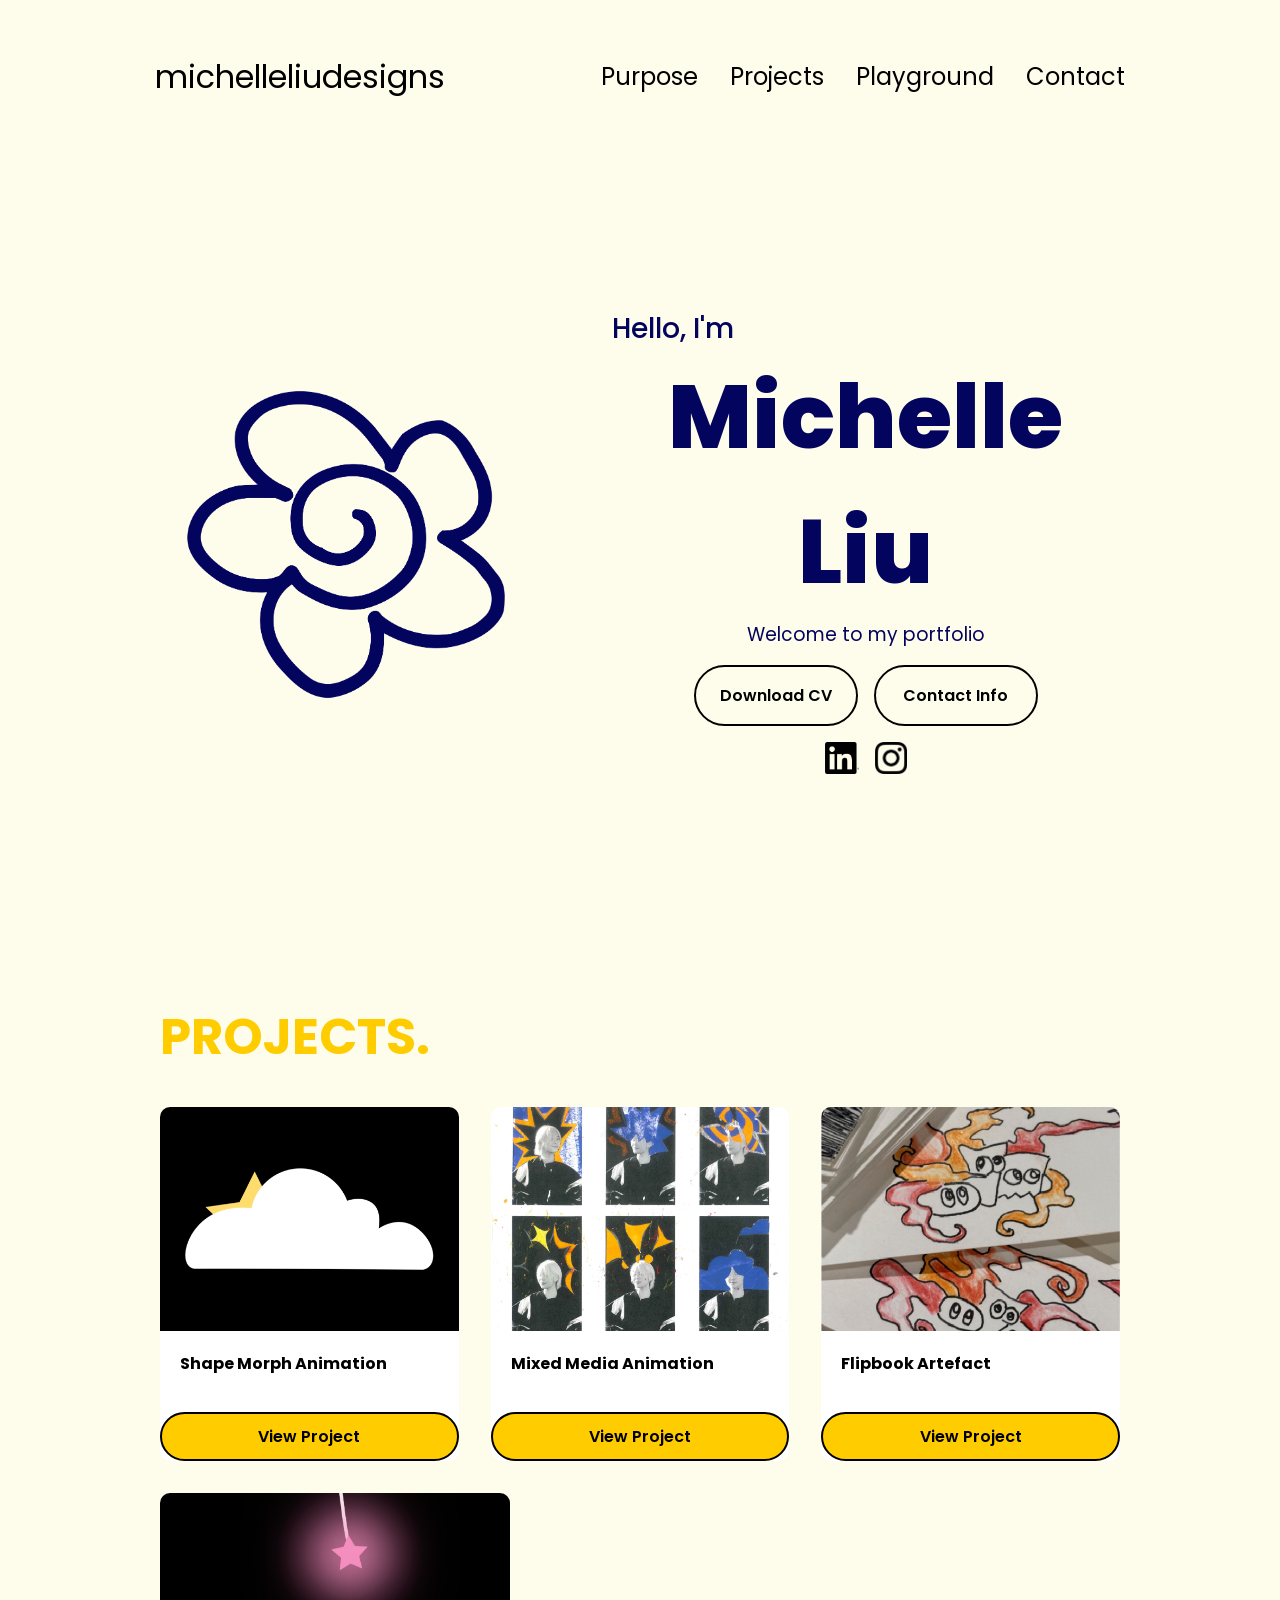
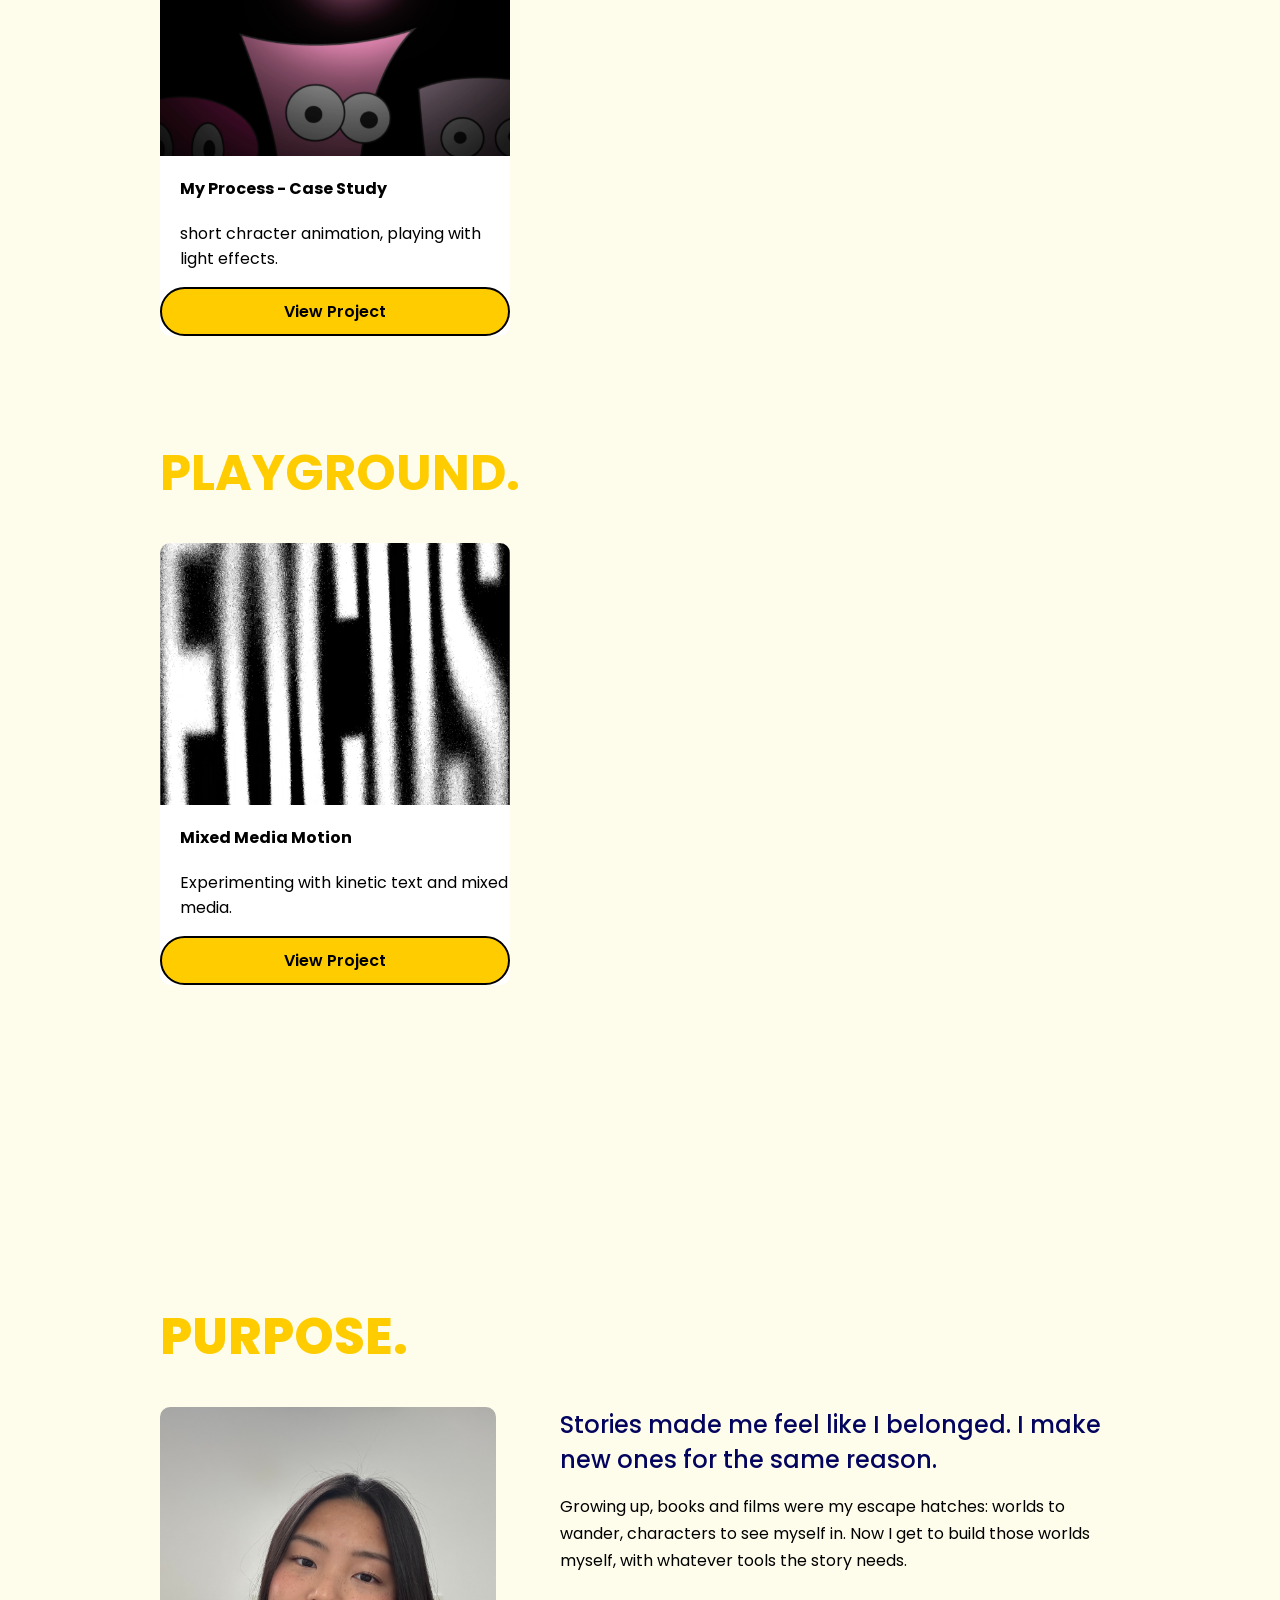
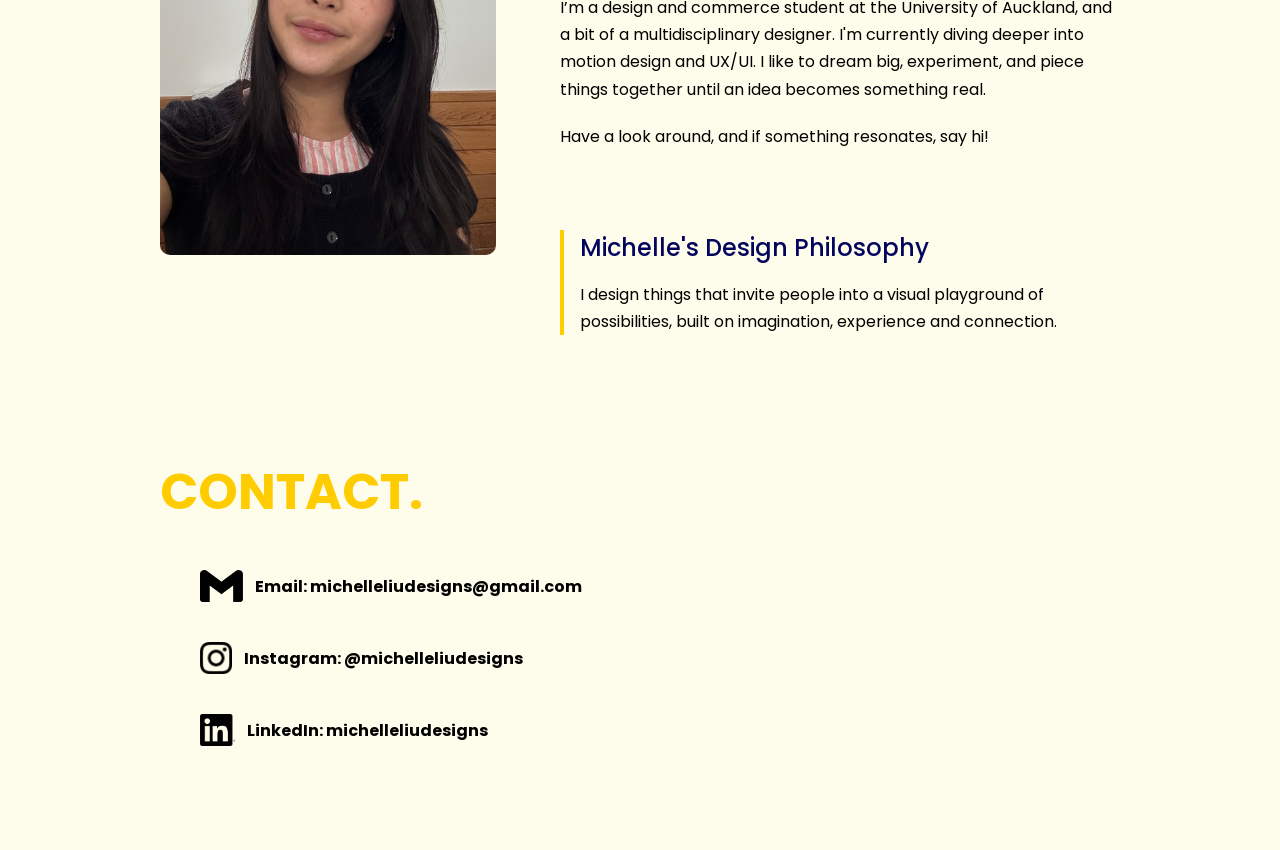
==== commit e9cd1bf0: "text updates" ====
--- a/index.html
+++ b/index.html
@@ -71,40 +71,47 @@
       <section id="projects">
         <h2>PROJECTS.</h2>
         <div class="project-cards-container">
-          <div class="project-card">
+
+          <a href="project_shapemorph.html" class="project-card">
             <img src="images/projectcoverpages-01vid.png" alt="Shape Morph Animation Thumbnail"/>
             <h4>Shape Morph Animation</h4>
-            <a href="project_shapemorph.html" class="yellow-button">View Project</a>
-          </div>
-          <div class="project-card">
+            <span class="yellow-button">View Project</span>
+          </a>
+
+
+          <a href="project_mixedmedia.html" class="project-card">
             <img src="images/projectcoverpages-02.png" alt="Mixed Media Animation Thumbnail"/>
             <h4>Mixed Media Animation</h4>
-            <a href="project_mixedmedia.html" class="yellow-button">View Project</a>
-          </div>
-          <div class="project-card">
+            <span class="yellow-button">View Project</span>
+          </a>
+
+          <a href="project_flipbook.html" class="project-card">
             <img src="images/projectcoverpages-03.png" alt="Flipbook Artefact Thumbnail"/>
             <h4>Flipbook Artefact</h4>
-            <a href="project_flipbook.html" class="yellow-button">View Project</a>
-          </div>
+            <span class="yellow-button">View Project</span>
+          </a>
+
+          <a href="project_characteranimation.html" class="project-card">
+            <img src="images/projectcoverpages-05.png" alt="portfolio project thumbnail"/>
+            <h4>My Process - Case Study</h4>
+            <p>short chracter animation, playing with light effects. </p>
+            <span class="yellow-button">View Project</span>
+          </a>
+        </div>
+
         </div>
       </section>
 
       <section id="playground">
         <h2>PLAYGROUND.</h2>
         <div class="project-cards-container">
-          <div class="project-card">
+
+          <a href="project_mixedmediaexperiment.html" class="project-card">
             <img src="images/projectcoverpages-04.png" alt="portfolio project thumbnail"/>
             <h4>Mixed Media Motion</h4>
             <p>Experimenting with kinetic text and mixed media. </p>
-            <a href="project_mixedmediaexperiment.html" class="yellow-button">View Project</a>
-          </div>
-          <div class="project-card">
-            <img src="images/projectcoverpages-05.png" alt="portfolio project thumbnail"/>
-            <h4>My Process - Case Study</h4>
-            <p>short chracter animation, playing with light effects. </p>
-            <a href="project_characteranimation.html" class="yellow-button">View Project</a>
-          </div>
-        </div>
+            <span class="yellow-button">View Project</span>
+          </a>
       </section>
 
       <section id="about"> 
--- a/style.css
+++ b/style.css
@@ -359,6 +359,8 @@
   border-radius: 10px;
   overflow: hidden;     
   transition: transform 300ms ease;
+  text-decoration: none;
+  color: black;
 }
 
 .project-card:hover {
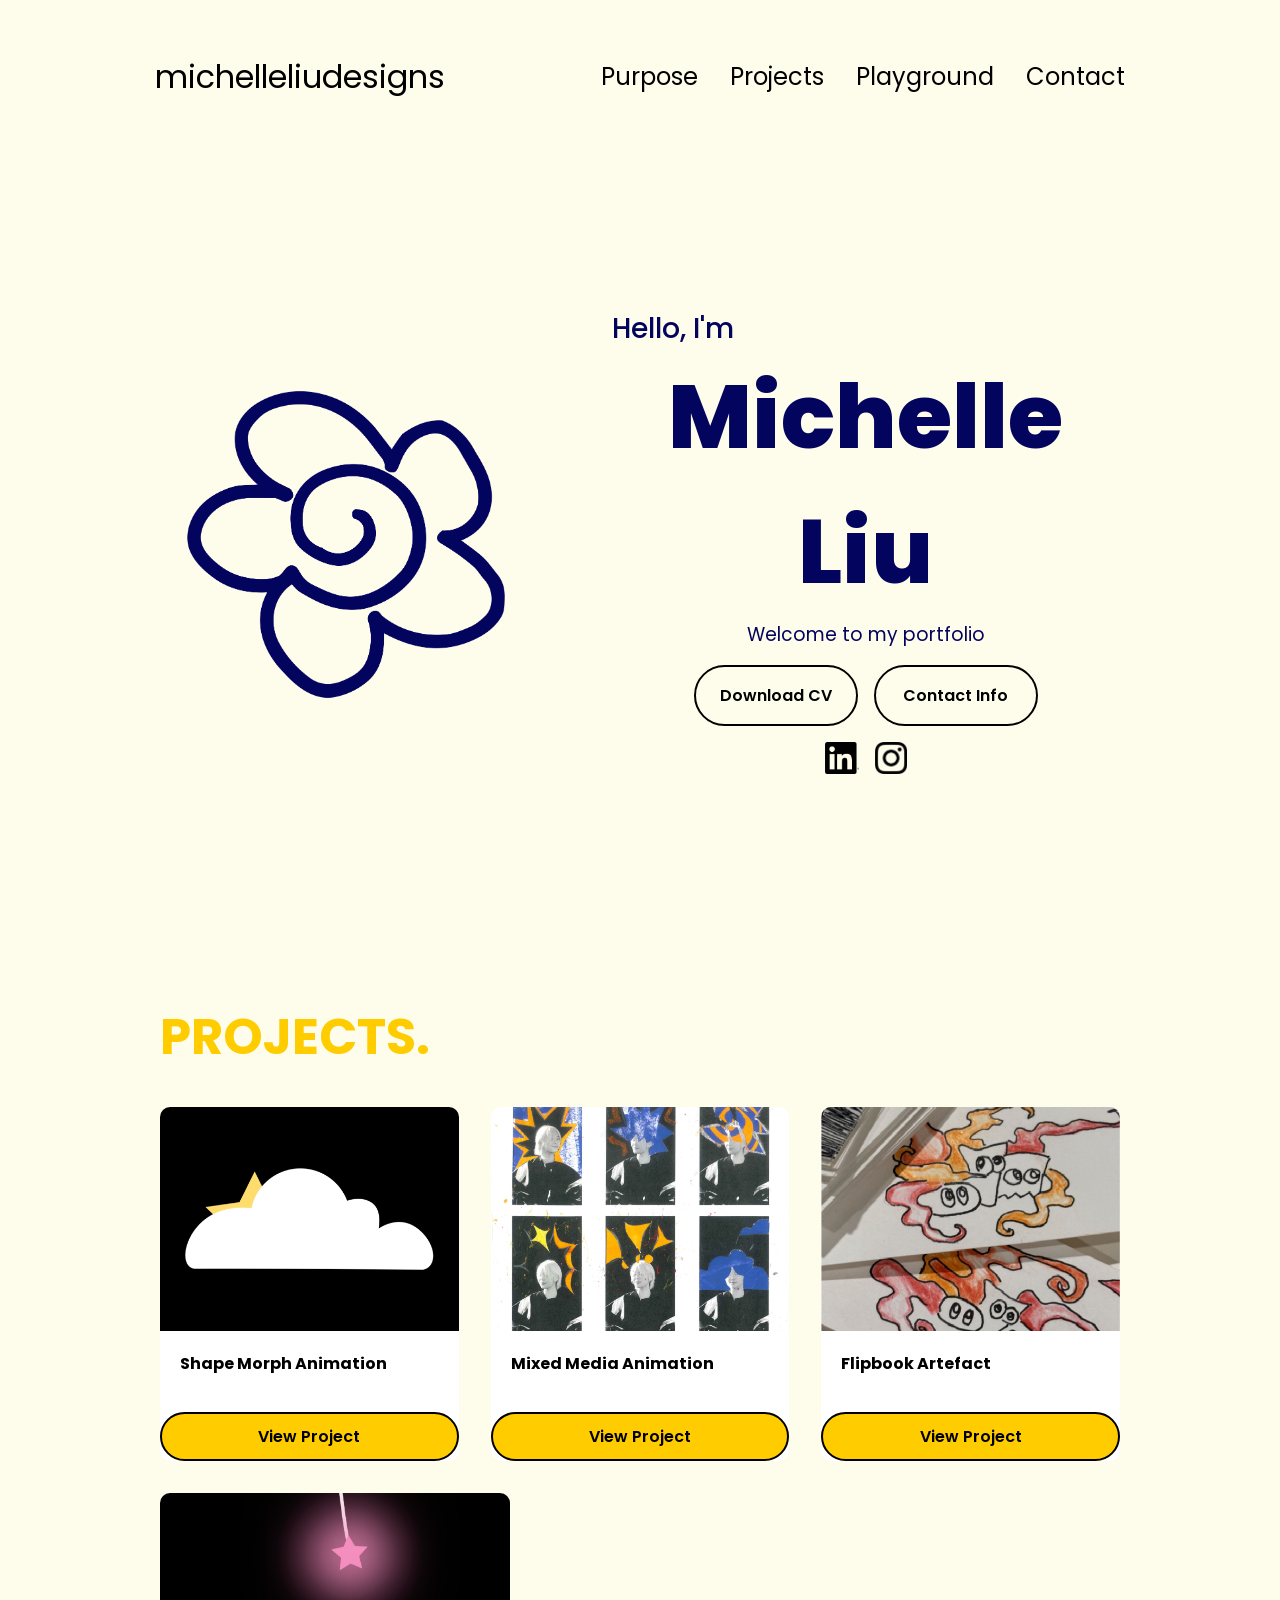
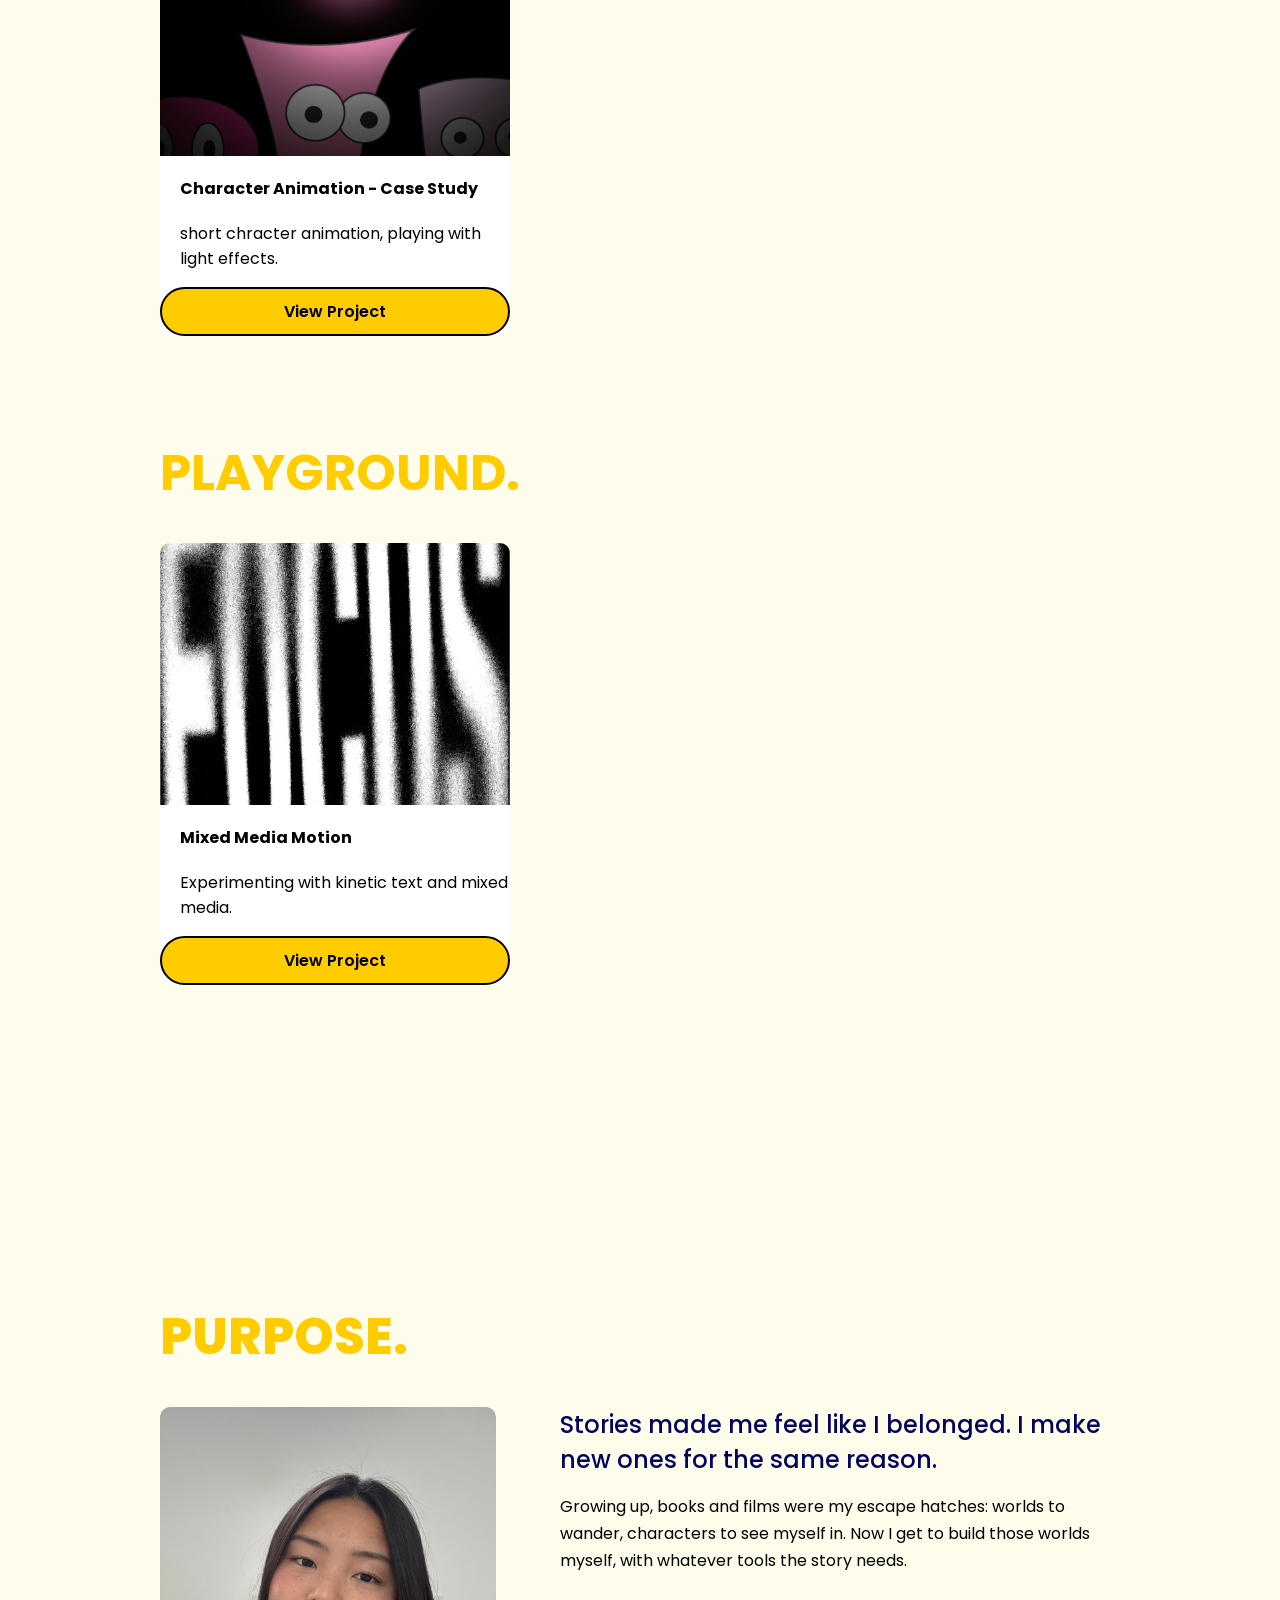
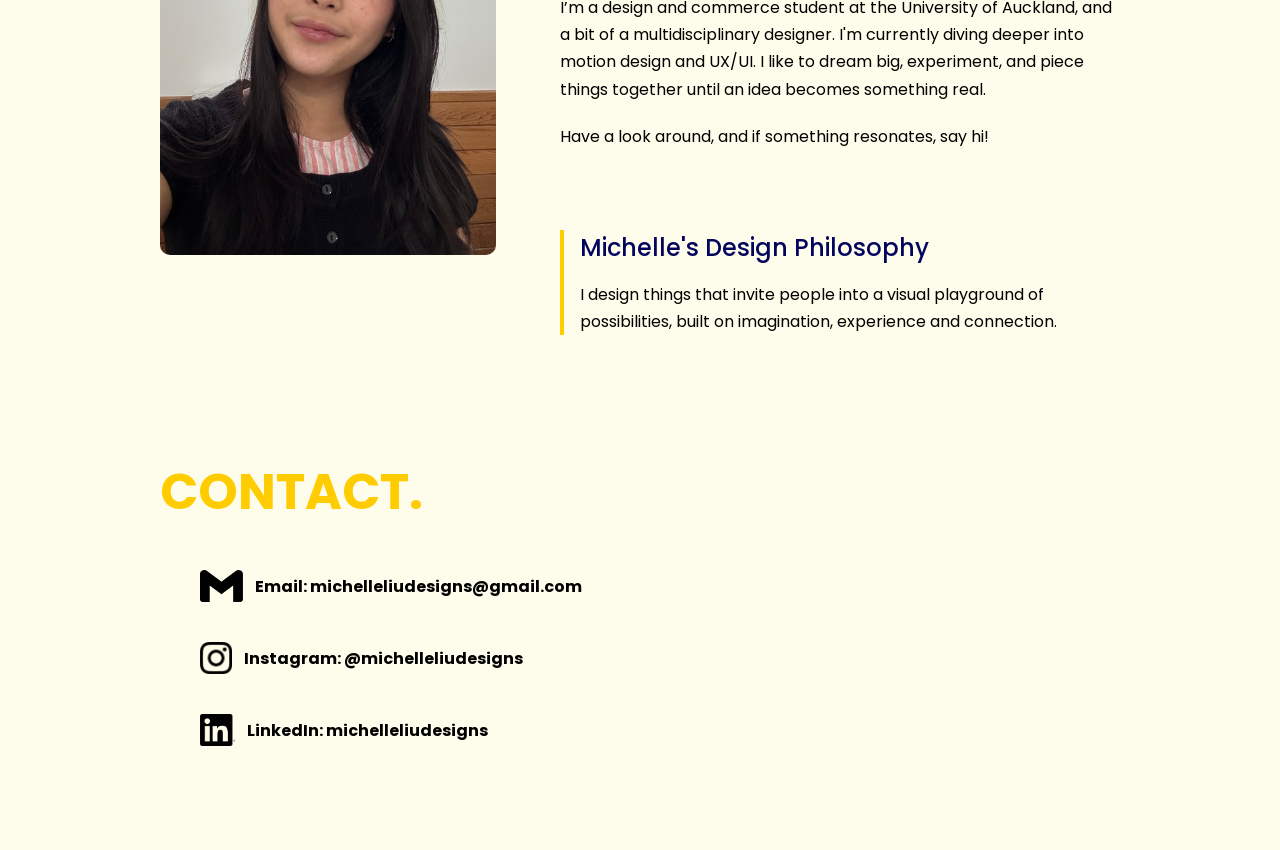
==== commit 2704a60e: "Update index.html" ====
--- a/index.html
+++ b/index.html
@@ -93,7 +93,7 @@
 
           <a href="project_characteranimation.html" class="project-card">
             <img src="images/projectcoverpages-05.png" alt="portfolio project thumbnail"/>
-            <h4>My Process - Case Study</h4>
+            <h4>Character Animation - Case Study</h4>
             <p>short chracter animation, playing with light effects. </p>
             <span class="yellow-button">View Project</span>
           </a>
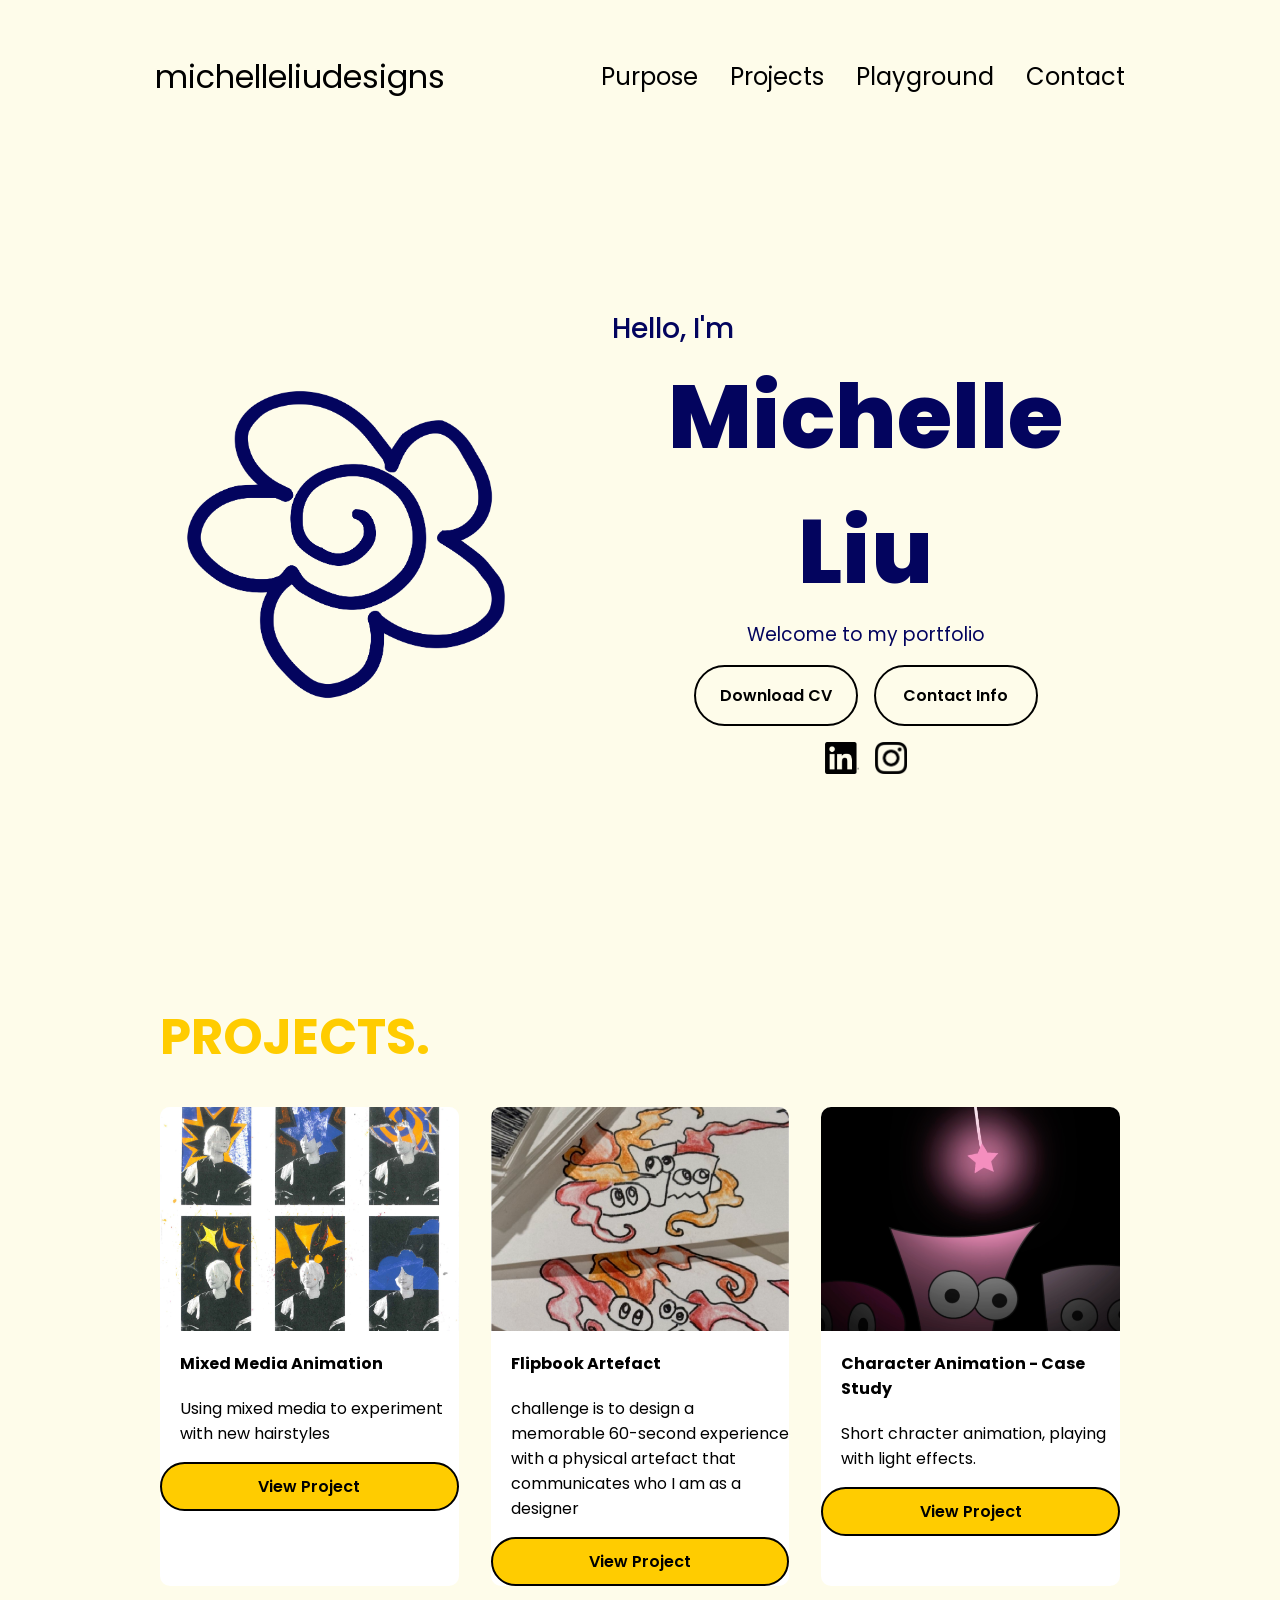
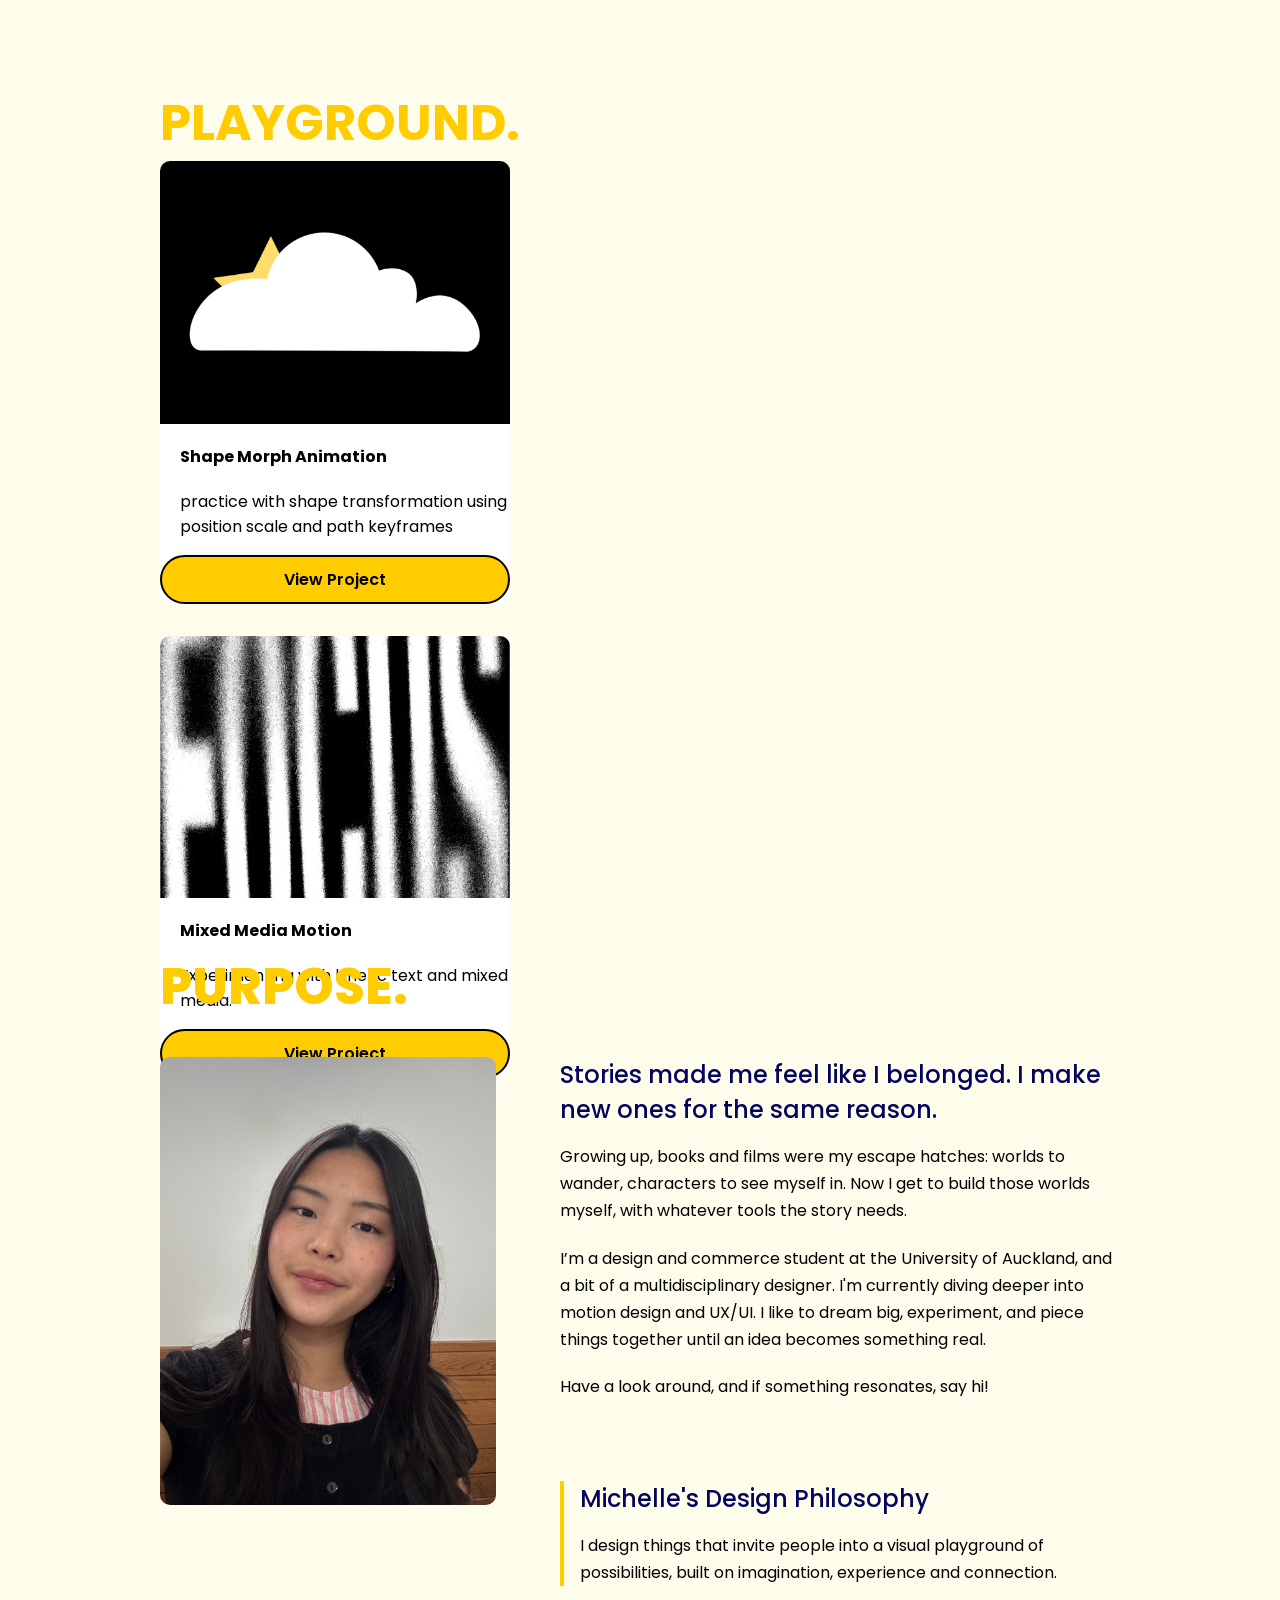
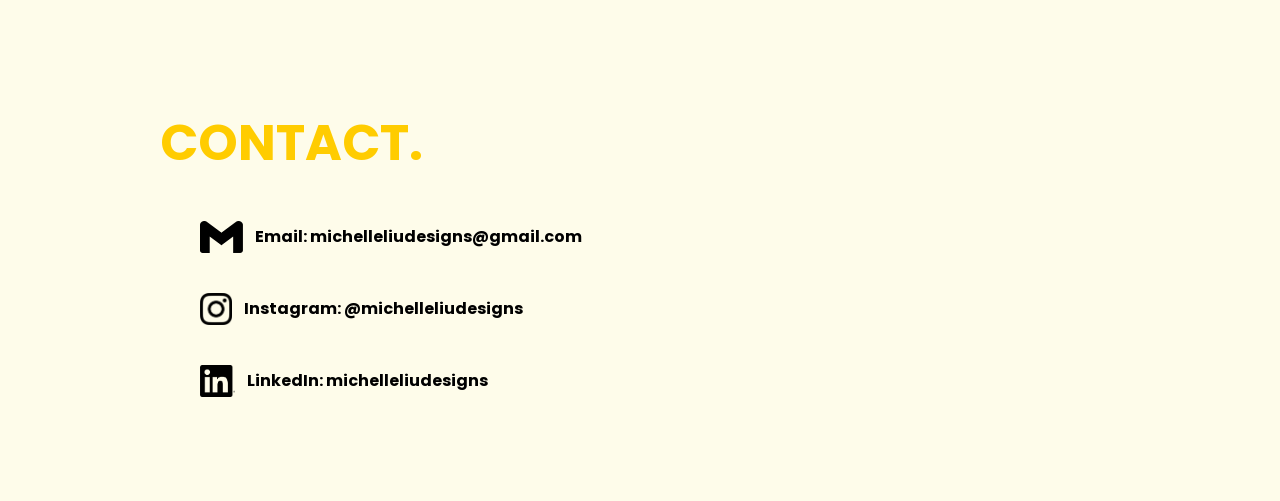
==== commit 70799f9c: "moved shape morph to playground" ====
--- a/index.html
+++ b/index.html
@@ -72,29 +72,24 @@
         <h2>PROJECTS.</h2>
         <div class="project-cards-container">
 
-          <a href="project_shapemorph.html" class="project-card">
-            <img src="images/projectcoverpages-01vid.png" alt="Shape Morph Animation Thumbnail"/>
-            <h4>Shape Morph Animation</h4>
-            <span class="yellow-button">View Project</span>
-          </a>
-
-
           <a href="project_mixedmedia.html" class="project-card">
             <img src="images/projectcoverpages-02.png" alt="Mixed Media Animation Thumbnail"/>
             <h4>Mixed Media Animation</h4>
+            <p>Using mixed media to experiment with new hairstyles</p>
             <span class="yellow-button">View Project</span>
           </a>
 
           <a href="project_flipbook.html" class="project-card">
             <img src="images/projectcoverpages-03.png" alt="Flipbook Artefact Thumbnail"/>
             <h4>Flipbook Artefact</h4>
+             <p>challenge is to design a memorable 60-second experience with a physical artefact that communicates who I am as a designer</p>
             <span class="yellow-button">View Project</span>
           </a>
 
           <a href="project_characteranimation.html" class="project-card">
             <img src="images/projectcoverpages-05.png" alt="portfolio project thumbnail"/>
             <h4>Character Animation - Case Study</h4>
-            <p>short chracter animation, playing with light effects. </p>
+            <p>Short chracter animation, playing with light effects. </p>
             <span class="yellow-button">View Project</span>
           </a>
         </div>
@@ -104,6 +99,12 @@
 
       <section id="playground">
         <h2>PLAYGROUND.</h2>
+                  <a href="project_shapemorph.html" class="project-card">
+            <img src="images/projectcoverpages-01vid.png" alt="Shape Morph Animation Thumbnail"/>
+            <h4>Shape Morph Animation</h4>
+            <p>practice with shape transformation using position scale and path keyframes</p>
+            <span class="yellow-button">View Project</span>
+          </a>
         <div class="project-cards-container">
 
           <a href="project_mixedmediaexperiment.html" class="project-card">
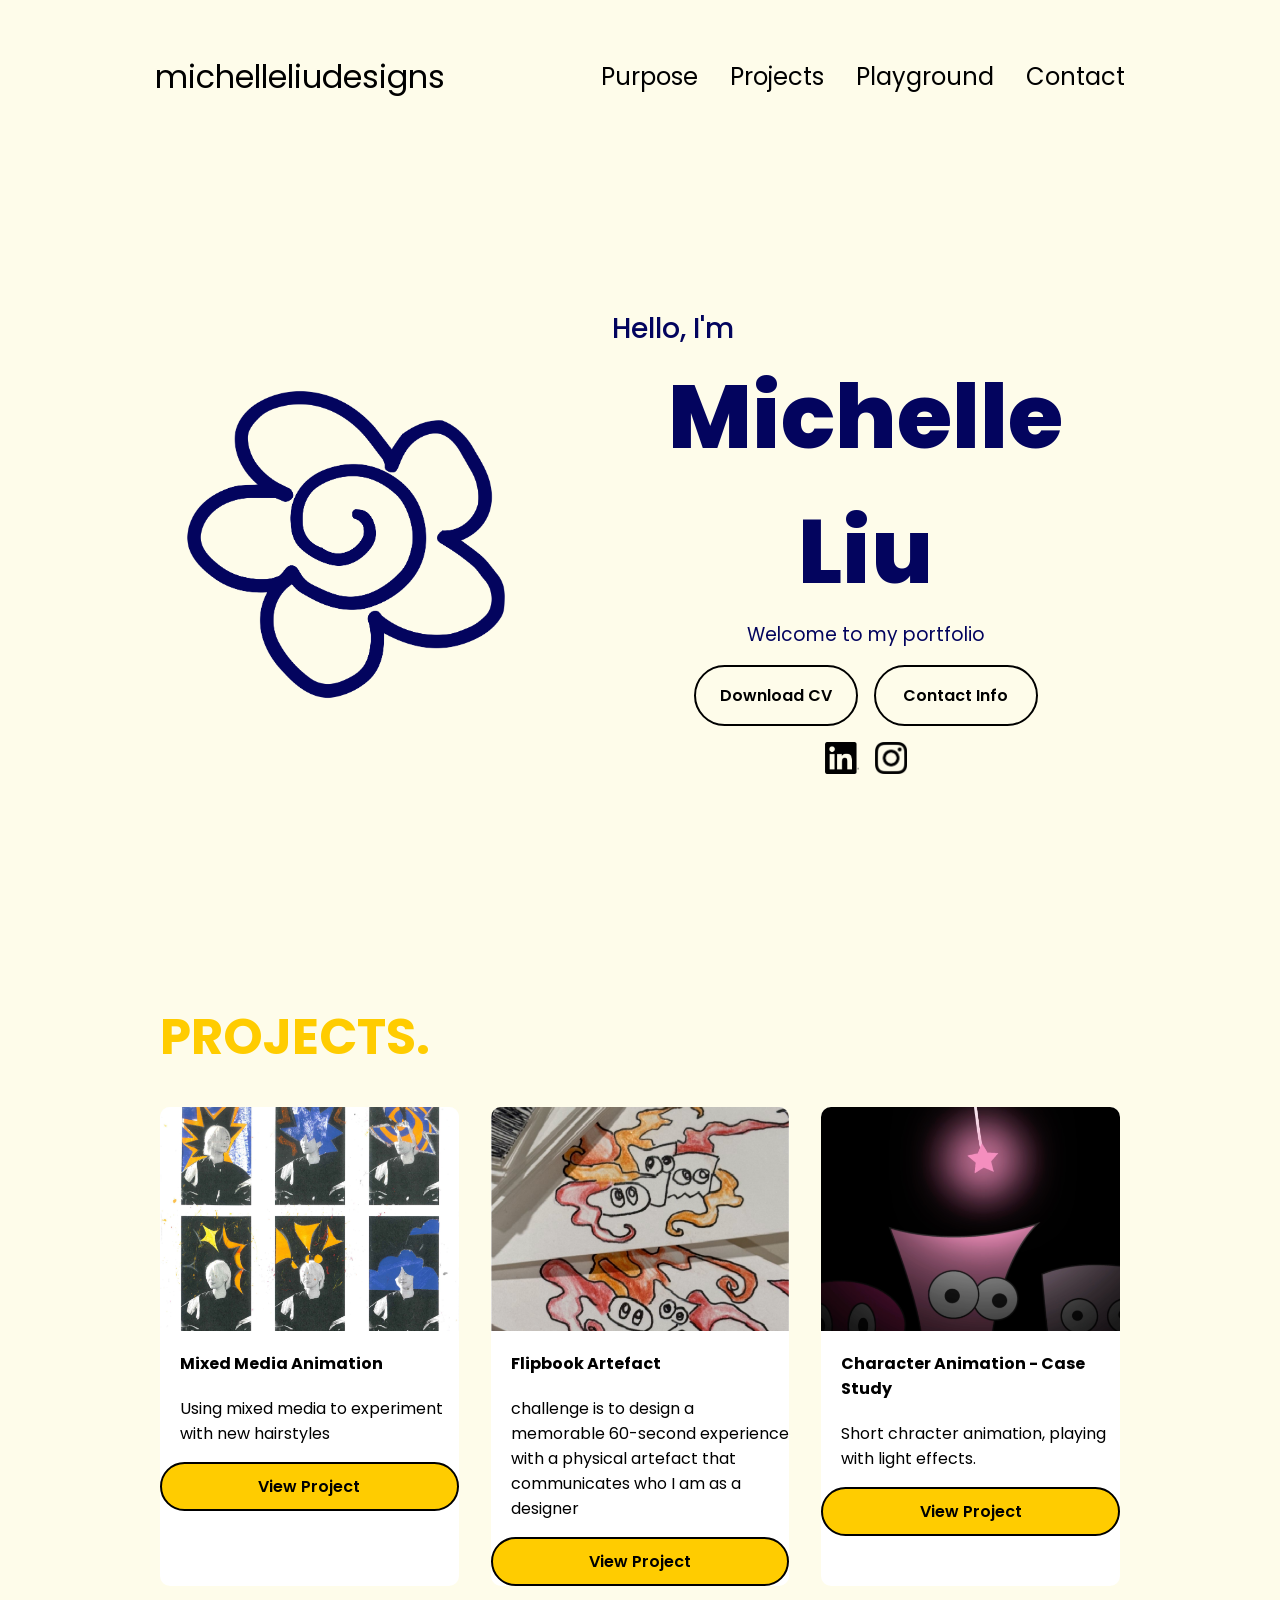
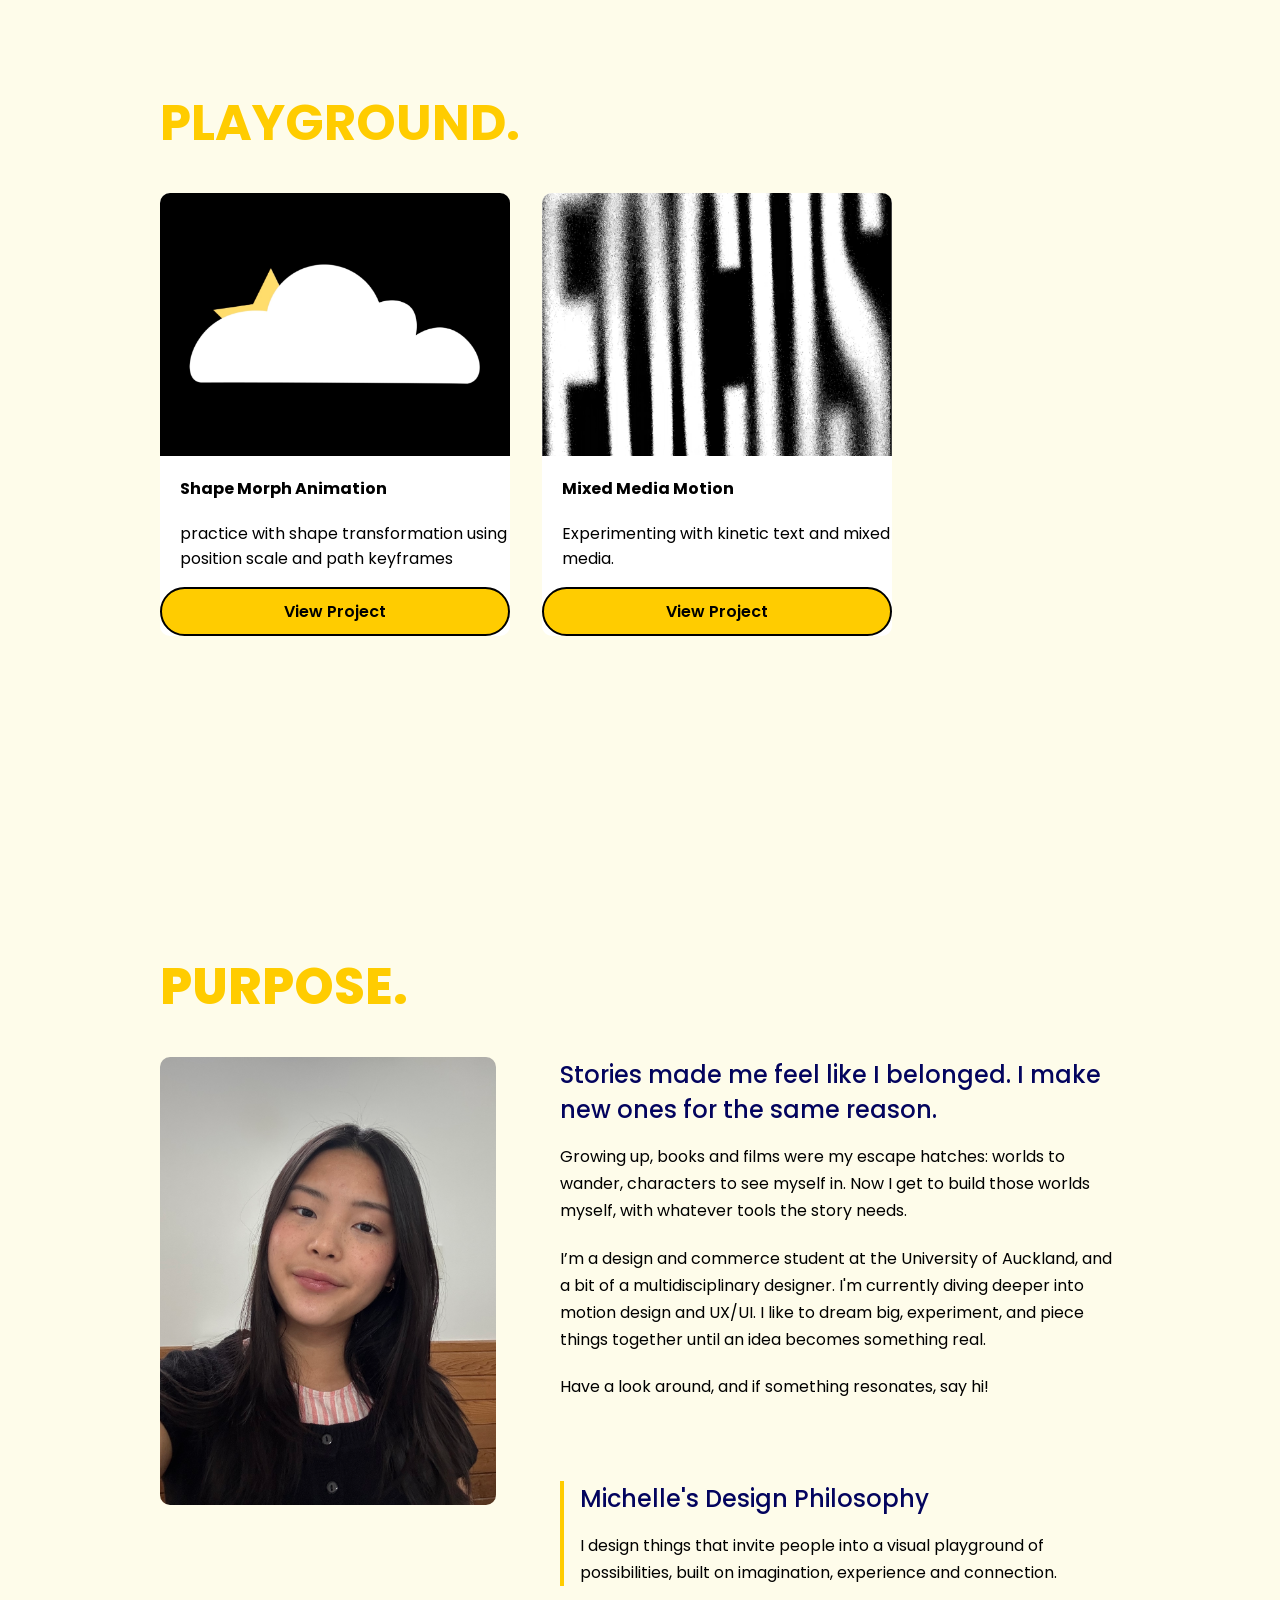
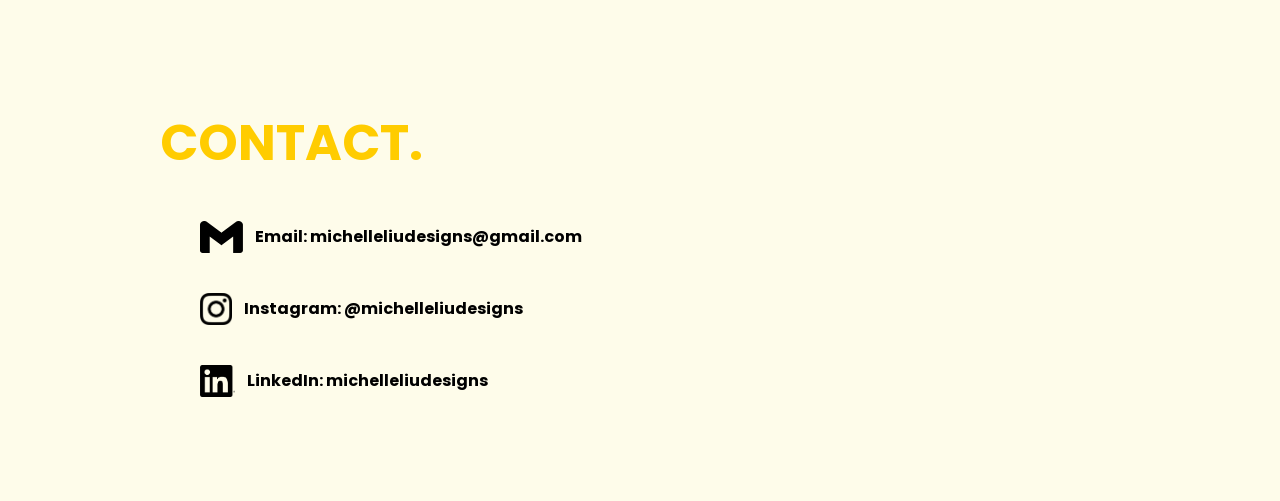
==== commit 89faaa52: "moved shape morph into container" ====
--- a/index.html
+++ b/index.html
@@ -99,13 +99,13 @@
 
       <section id="playground">
         <h2>PLAYGROUND.</h2>
-                  <a href="project_shapemorph.html" class="project-card">
+        <div class="project-cards-container">
+          <a href="project_shapemorph.html" class="project-card">
             <img src="images/projectcoverpages-01vid.png" alt="Shape Morph Animation Thumbnail"/>
             <h4>Shape Morph Animation</h4>
             <p>practice with shape transformation using position scale and path keyframes</p>
             <span class="yellow-button">View Project</span>
           </a>
-        <div class="project-cards-container">
 
           <a href="project_mixedmediaexperiment.html" class="project-card">
             <img src="images/projectcoverpages-04.png" alt="portfolio project thumbnail"/>
